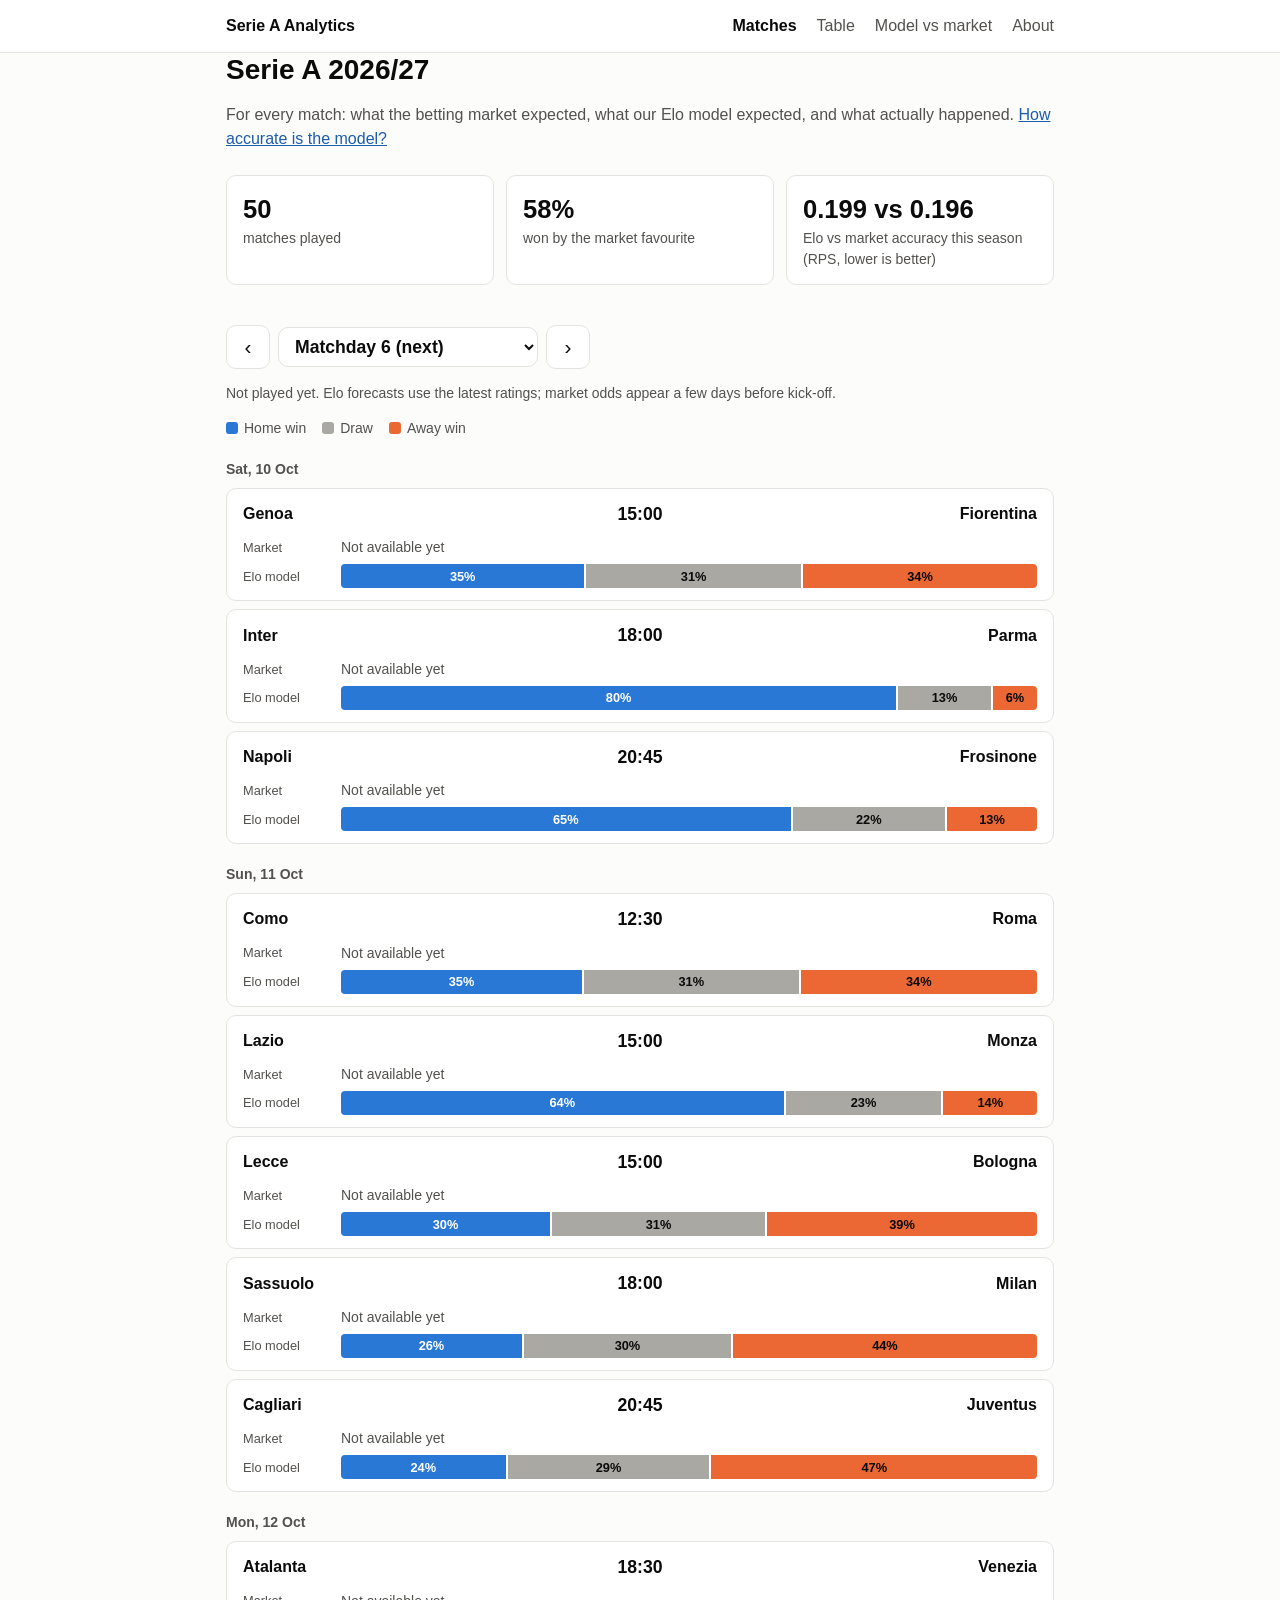
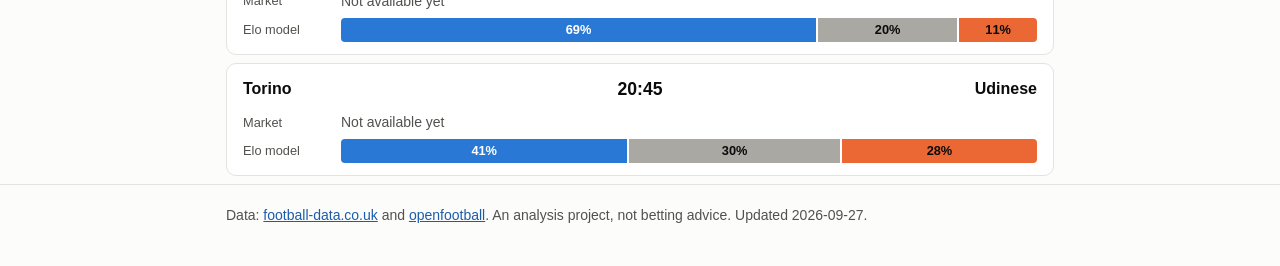
==== site/index.html @ c46b2743 "Organise the site by matchday, using openfootball's official schedule - pipeline/data.py: download a" ====
<!doctype html>
<html lang="en">
  <head>
    <meta charset="utf-8" />
    <!-- Makes the page scale properly on phones -->
    <meta name="viewport" content="width=device-width, initial-scale=1" />
    <title>Serie A Analytics</title>
    <meta name="description" content="Serie A match probabilities: bookmaker markets now, our own models soon." />
    <link rel="stylesheet" href="css/style.css" />
  </head>
  <body>
    <header class="site-header">
      <div class="container">
        <a class="brand" href="./">Serie A Analytics</a>
        <nav class="nav">
          <a href="./" aria-current="page">Matches</a>
          <a href="table.html">Table</a>
          <a href="model.html">Model vs market</a>
          <a href="about.html">About</a>
        </nav>
      </div>
    </header>

    <main class="container">
      <h1>Serie A <span id="season"></span></h1>
      <p class="muted">
        For every match: what the betting market expected, what our Elo model expected, and what
        actually happened. <a href="model.html">How accurate is the model?</a>
      </p>

      <!-- The script fills these empty sections with data -->
      <div class="stats" id="stats"></div>

      <div class="matchday-bar">
        <button class="nav-button" id="prev" aria-label="Previous matchday">‹</button>
        <label class="visually-hidden" for="matchday-select">Matchday</label>
        <select id="matchday-select"></select>
        <button class="nav-button" id="next" aria-label="Next matchday">›</button>
      </div>
      <div id="matchday"></div>
    </main>

    <footer class="site-footer">
      <div class="container small muted">
        Data: <a href="https://www.football-data.co.uk/">football-data.co.uk</a> and <a href="https://github.com/openfootball/football.json">openfootball</a>.
        An analysis project, not betting advice. <span id="updated"></span>
      </div>
    </footer>

    <script type="module" src="js/home.js"></script>
  </body>
</html>
---- site/css/style.css ----
/* ==========================================================================
   Serie A Analytics: shared styles for every page.
   Colours are defined once as "custom properties" (variables) on :root,
   then redefined for dark mode, so the rest of the file never uses raw hex.
   ========================================================================== */

:root {
  color-scheme: light;
  --bg: #fcfcfb;
  --surface: #ffffff;
  --border: #e4e3df;
  --text: #0b0b0b;
  --text-muted: #52514e;
  --accent: #1c5cab;

  /* Outcome colours: home = blue, draw = neutral grey, away = orange */
  --home: #2a78d6;
  --draw: #a9a8a3;
  --away: #eb6834;
  /* text drawn on top of each coloured bar segment (chosen for contrast) */
  --on-home: #ffffff;
  --on-draw: #0b0b0b;
  --on-away: #0b0b0b;

  --radius: 10px;
  --font: -apple-system, BlinkMacSystemFont, "Segoe UI", Roboto, Helvetica, Arial, sans-serif;
}

/* Dark mode: follows the operating system unless a page forces light */
@media (prefers-color-scheme: dark) {
  :root:not([data-theme="light"]) {
    color-scheme: dark;
    --bg: #1a1a19;
    --surface: #232322;
    --border: #383835;
    --text: #ffffff;
    --text-muted: #c3c2b7;
    --accent: #86b6ef;
    --home: #3987e5;
    --draw: #6b6a66;
    --away: #d95926;
    --on-home: #0b0b0b;
    --on-draw: #ffffff;
  }
}
:root[data-theme="dark"] {
  color-scheme: dark;
  --bg: #1a1a19;
  --surface: #232322;
  --border: #383835;
  --text: #ffffff;
  --text-muted: #c3c2b7;
  --accent: #86b6ef;
  --home: #3987e5;
  --draw: #6b6a66;
  --away: #d95926;
  --on-home: #0b0b0b;
  --on-draw: #ffffff;
}

/* ---------- Base ---------- */

* { box-sizing: border-box; }

body {
  margin: 0;
  background: var(--bg);
  color: var(--text);
  font-family: var(--font);
  font-size: 16px;
  line-height: 1.5;
}

a { color: var(--accent); }

.container {
  max-width: 860px;
  margin: 0 auto;
  padding: 0 16px; /* the side gutter on phones */
}

h1 { font-size: 1.75rem; line-height: 1.2; margin: 0 0 8px; }
h2 { font-size: 1.2rem; margin: 40px 0 12px; }
.muted { color: var(--text-muted); }
.small { font-size: 0.875rem; }

/* ---------- Header and navigation ---------- */

.site-header { border-bottom: 1px solid var(--border); background: var(--surface); }
.site-header .container {
  display: flex;
  flex-wrap: wrap;
  align-items: center;
  justify-content: space-between;
  gap: 8px 24px;
  padding-top: 14px;
  padding-bottom: 14px;
}
.brand { font-weight: 700; color: var(--text); text-decoration: none; }
.nav { display: flex; flex-wrap: wrap; gap: 4px 20px; }
.nav a { color: var(--text-muted); text-decoration: none; white-space: nowrap; }
.nav a:hover { color: var(--text); }
.nav a[aria-current="page"] { color: var(--text); font-weight: 600; }

main { padding: 32px 0 64px; }

.site-footer { border-top: 1px solid var(--border); padding: 20px 0 40px; }

/* ---------- Headline stats ---------- */

.stats { display: grid; grid-template-columns: repeat(auto-fit, minmax(180px, 1fr)); gap: 12px; margin-top: 24px; }
.stat { background: var(--surface); border: 1px solid var(--border); border-radius: var(--radius); padding: 14px 16px; }
.stat-value { font-size: 1.6rem; font-weight: 700; }
.stat-label { color: var(--text-muted); font-size: 0.875rem; }

/* ---------- Match list ---------- */

.legend { display: flex; flex-wrap: wrap; gap: 16px; font-size: 0.875rem; color: var(--text-muted); margin-bottom: 8px; }
.legend span { display: inline-flex; align-items: center; gap: 6px; }
.swatch { width: 12px; height: 12px; border-radius: 3px; display: inline-block; }

.day-heading { font-size: 0.875rem; font-weight: 600; color: var(--text-muted); margin: 20px 0 8px; }

.match {
  background: var(--surface);
  border: 1px solid var(--border);
  border-radius: var(--radius);
  padding: 12px 16px;
  margin-bottom: 8px;
}
.match-teams {
  display: grid;
  grid-template-columns: 1fr auto 1fr;
  align-items: center;
  gap: 12px;
  font-weight: 600;
  margin-bottom: 10px;
}
.match-teams .away-name { text-align: right; }
.score { font-variant-numeric: tabular-nums; font-size: 1.1rem; text-align: center; min-width: 3.5em; }
.match-meta { display: flex; flex-wrap: wrap; justify-content: space-between; gap: 4px 12px; margin-top: 8px; font-size: 0.8rem; color: var(--text-muted); }
.tag { font-weight: 600; color: var(--text); }

.empty { background: var(--surface); border: 1px dashed var(--border); border-radius: var(--radius); padding: 20px 16px; color: var(--text-muted); }

button.more {
  font: inherit;
  color: var(--accent);
  background: none;
  border: 1px solid var(--border);
  border-radius: var(--radius);
  padding: 8px 14px;
  cursor: pointer;
  margin-top: 8px;
}

/* Two rows per match: a label column and a bar column */
.forecasts { display: grid; grid-template-columns: 5.5em 1fr; gap: 6px 10px; align-items: center; }
.forecast-label { font-size: 0.8rem; color: var(--text-muted); }
@media (max-width: 600px) {
  /* On phones, put each label above its bar so the bar gets the full width */
  .forecasts { grid-template-columns: 1fr; gap: 2px; }
  .forecasts .prob-bar { margin-bottom: 6px; }
}

/* ---------- Probability bar ---------- */
/* Three segments whose widths are the home/draw/away probabilities,
   separated by a 2px gap so neighbouring colours never touch. */

.prob-bar { display: flex; gap: 2px; height: 24px; }
.prob-seg {
  position: relative;
  display: flex;
  align-items: center;
  justify-content: center;
  min-width: 2px;
  font-size: 0.8rem;
  font-weight: 600;
  font-variant-numeric: tabular-nums;
  white-space: nowrap;
  overflow: hidden;
  outline-offset: 2px;
}
.prob-seg:first-child { border-radius: 4px 0 0 4px; }
.prob-seg:last-child { border-radius: 0 4px 4px 0; }
.prob-seg.home { background: var(--home); color: var(--on-home); }
.prob-seg.draw { background: var(--draw); color: var(--on-draw); }
.prob-seg.away { background: var(--away); color: var(--on-away); }
/* The outcome that actually happened gets a solid outline */
.prob-seg.happened { outline: 2px solid var(--text); outline-offset: -2px; }

.tooltip {
  position: fixed;
  z-index: 10;
  pointer-events: none;
  background: var(--text);
  color: var(--bg);
  font-size: 0.8rem;
  padding: 6px 8px;
  border-radius: 6px;
  max-width: 240px;
}

/* ---------- League table ---------- */

.table-wrap { overflow-x: auto; background: var(--surface); border: 1px solid var(--border); border-radius: var(--radius); }
table { width: 100%; border-collapse: collapse; font-variant-numeric: tabular-nums; }
th, td { padding: 9px 10px; text-align: right; border-bottom: 1px solid var(--border); }
th { font-size: 0.8rem; color: var(--text-muted); font-weight: 600; }
tbody tr:last-child td { border-bottom: none; }
th.team, td.team { text-align: left; width: 100%; }
td.team { font-weight: 600; }
td.pts { font-weight: 700; }

/* On narrow screens hide the less important columns */
@media (max-width: 520px) {
  .hide-narrow { display: none; }
  th, td { padding: 8px 6px; }
}

/* ---------- Text pages ---------- */

.prose { max-width: 680px; }
.prose p, .prose li { color: var(--text); }

tr.total td { border-top: 2px solid var(--border); font-weight: 600; }

/* ---------- Matchday picker ---------- */

.matchday-bar { display: flex; align-items: center; gap: 8px; margin: 40px 0 12px; }
.matchday-bar select {
  font: inherit;
  font-size: 1.1rem;
  font-weight: 600;
  color: var(--text);
  background: var(--surface);
  border: 1px solid var(--border);
  border-radius: var(--radius);
  padding: 8px 12px;
  flex: 1;
  max-width: 260px;
}
.nav-button {
  font: inherit;
  font-size: 1.3rem;
  line-height: 1;
  color: var(--text);
  background: var(--surface);
  border: 1px solid var(--border);
  border-radius: var(--radius);
  width: 44px;
  height: 44px; /* big enough to tap on a phone */
  cursor: pointer;
}
.nav-button:disabled { opacity: 0.35; cursor: default; }

/* Hidden visually but still read out by screen readers */
.visually-hidden { position: absolute; width: 1px; height: 1px; overflow: hidden; clip: rect(0 0 0 0); white-space: nowrap; }
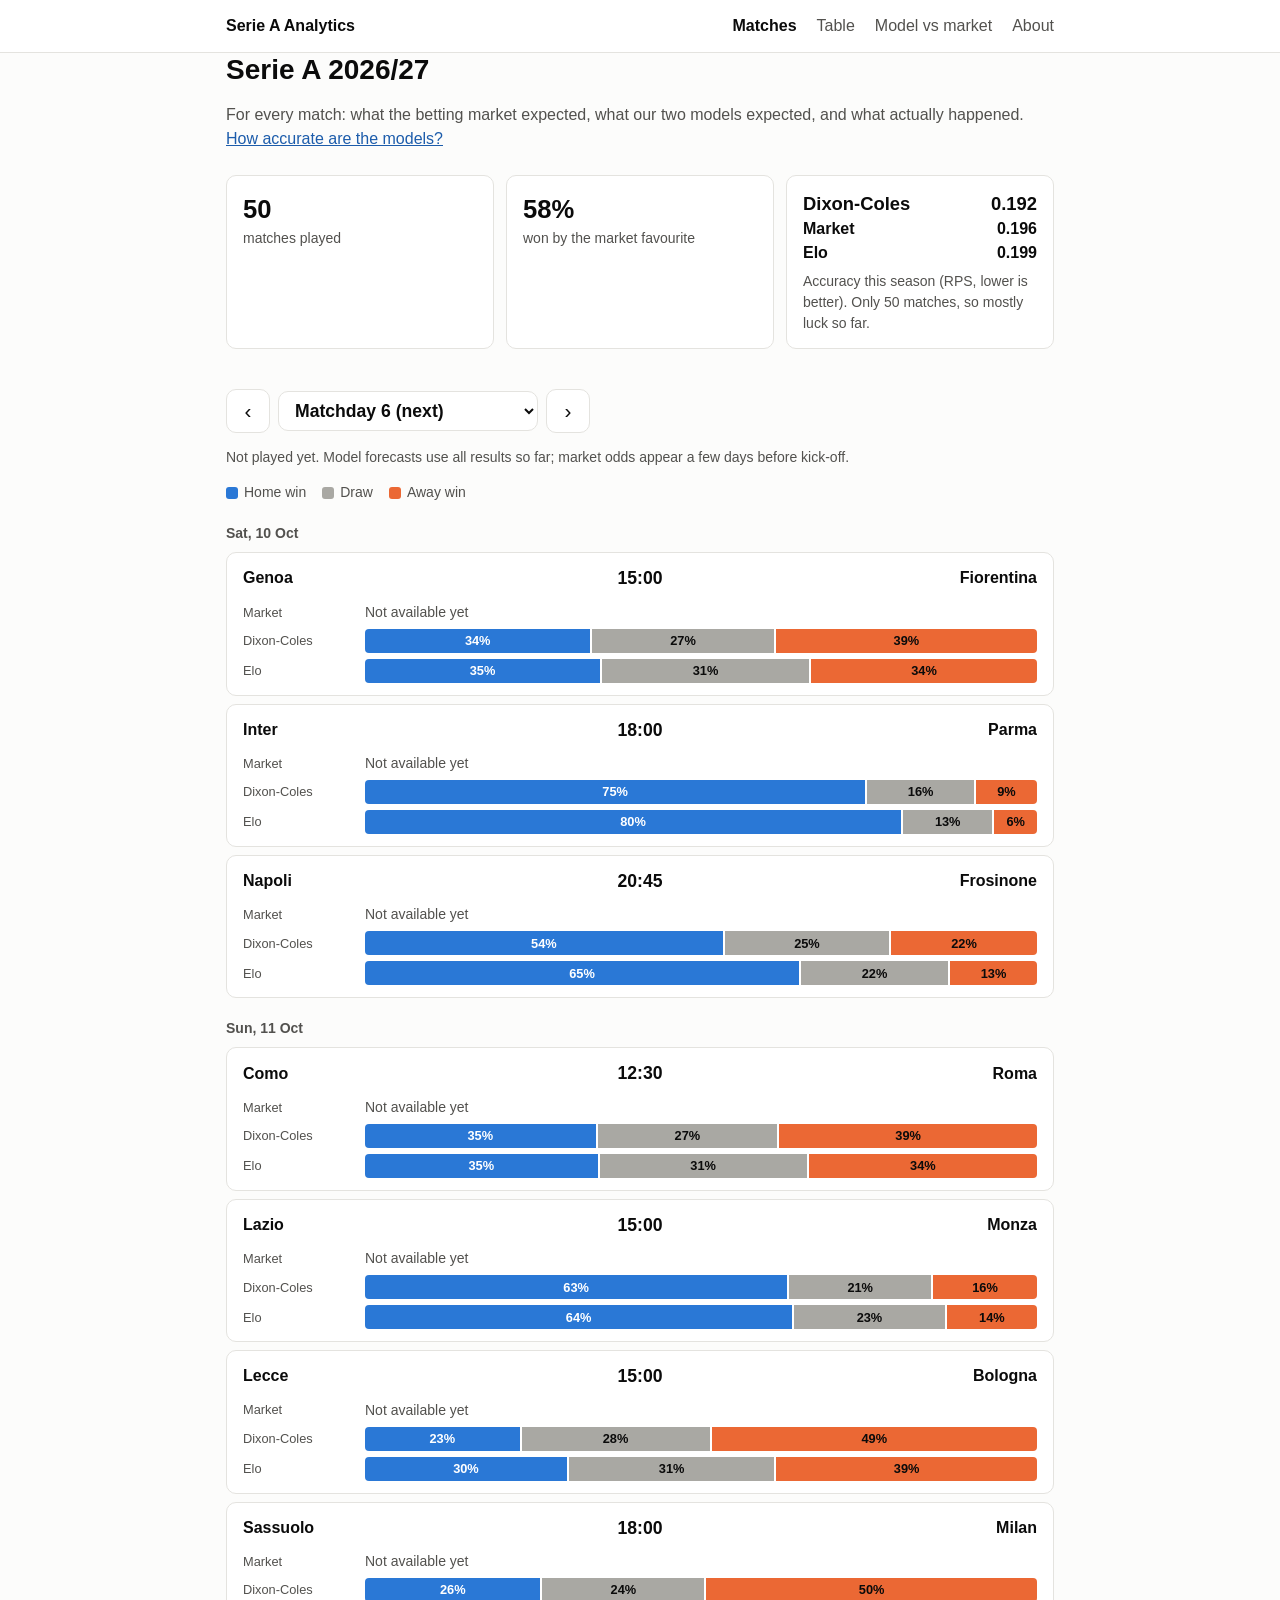
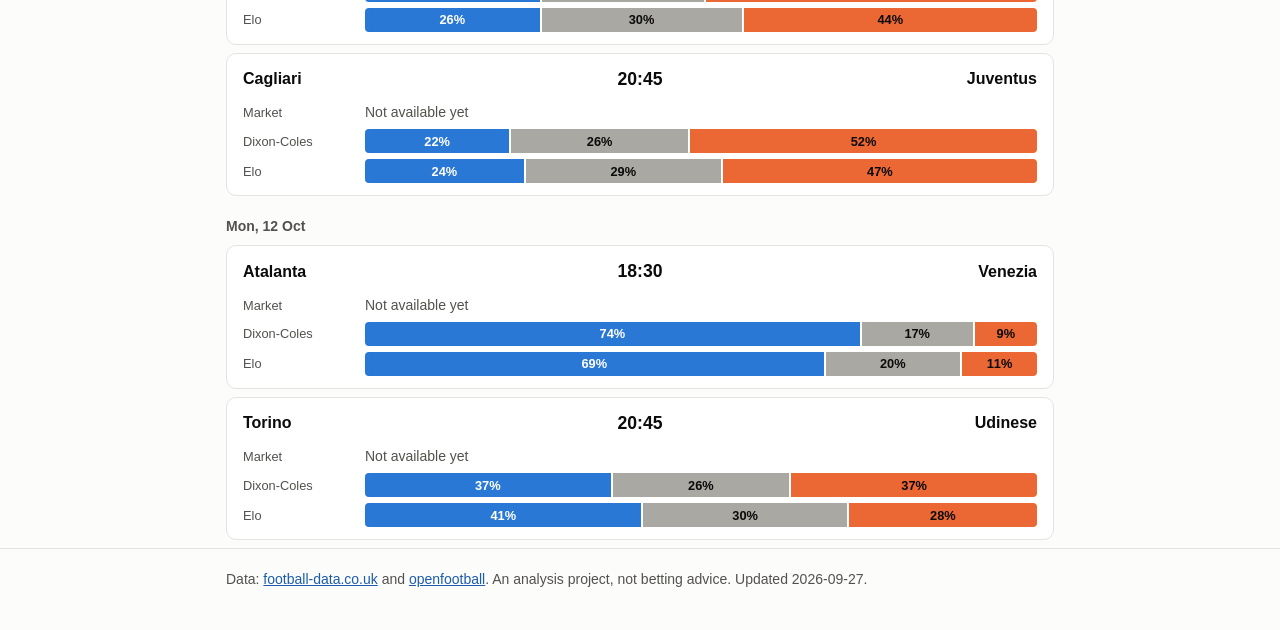
==== commit 20ffb90e: "Add Dixon-Coles goals model and show it next to Elo and the market - pipeline/dixon_coles.py: attack" ====
--- a/site/index.html
+++ b/site/index.html
@@ -24,8 +24,8 @@
     <main class="container">
       <h1>Serie A <span id="season"></span></h1>
       <p class="muted">
-        For every match: what the betting market expected, what our Elo model expected, and what
-        actually happened. <a href="model.html">How accurate is the model?</a>
+        For every match: what the betting market expected, what our two models expected, and what
+        actually happened. <a href="model.html">How accurate are the models?</a>
       </p>
 
       <!-- The script fills these empty sections with data -->
--- a/site/css/style.css
+++ b/site/css/style.css
@@ -155,7 +155,7 @@
 }
 
 /* Two rows per match: a label column and a bar column */
-.forecasts { display: grid; grid-template-columns: 5.5em 1fr; gap: 6px 10px; align-items: center; }
+.forecasts { display: grid; grid-template-columns: 7em 1fr; gap: 6px 10px; align-items: center; }
 .forecast-label { font-size: 0.8rem; color: var(--text-muted); }
 @media (max-width: 600px) {
   /* On phones, put each label above its bar so the bar gets the full width */
@@ -256,3 +256,9 @@
 
 /* Hidden visually but still read out by screen readers */
 .visually-hidden { position: absolute; width: 1px; height: 1px; overflow: hidden; clip: rect(0 0 0 0); white-space: nowrap; }
+
+/* Mini leaderboard inside a stat tile */
+.leaderboard { list-style: none; margin: 0 0 6px; padding: 0; font-weight: 600; }
+.leaderboard li { display: flex; justify-content: space-between; gap: 12px; }
+.leaderboard li:first-child { font-size: 1.15rem; }
+.num { font-variant-numeric: tabular-nums; }
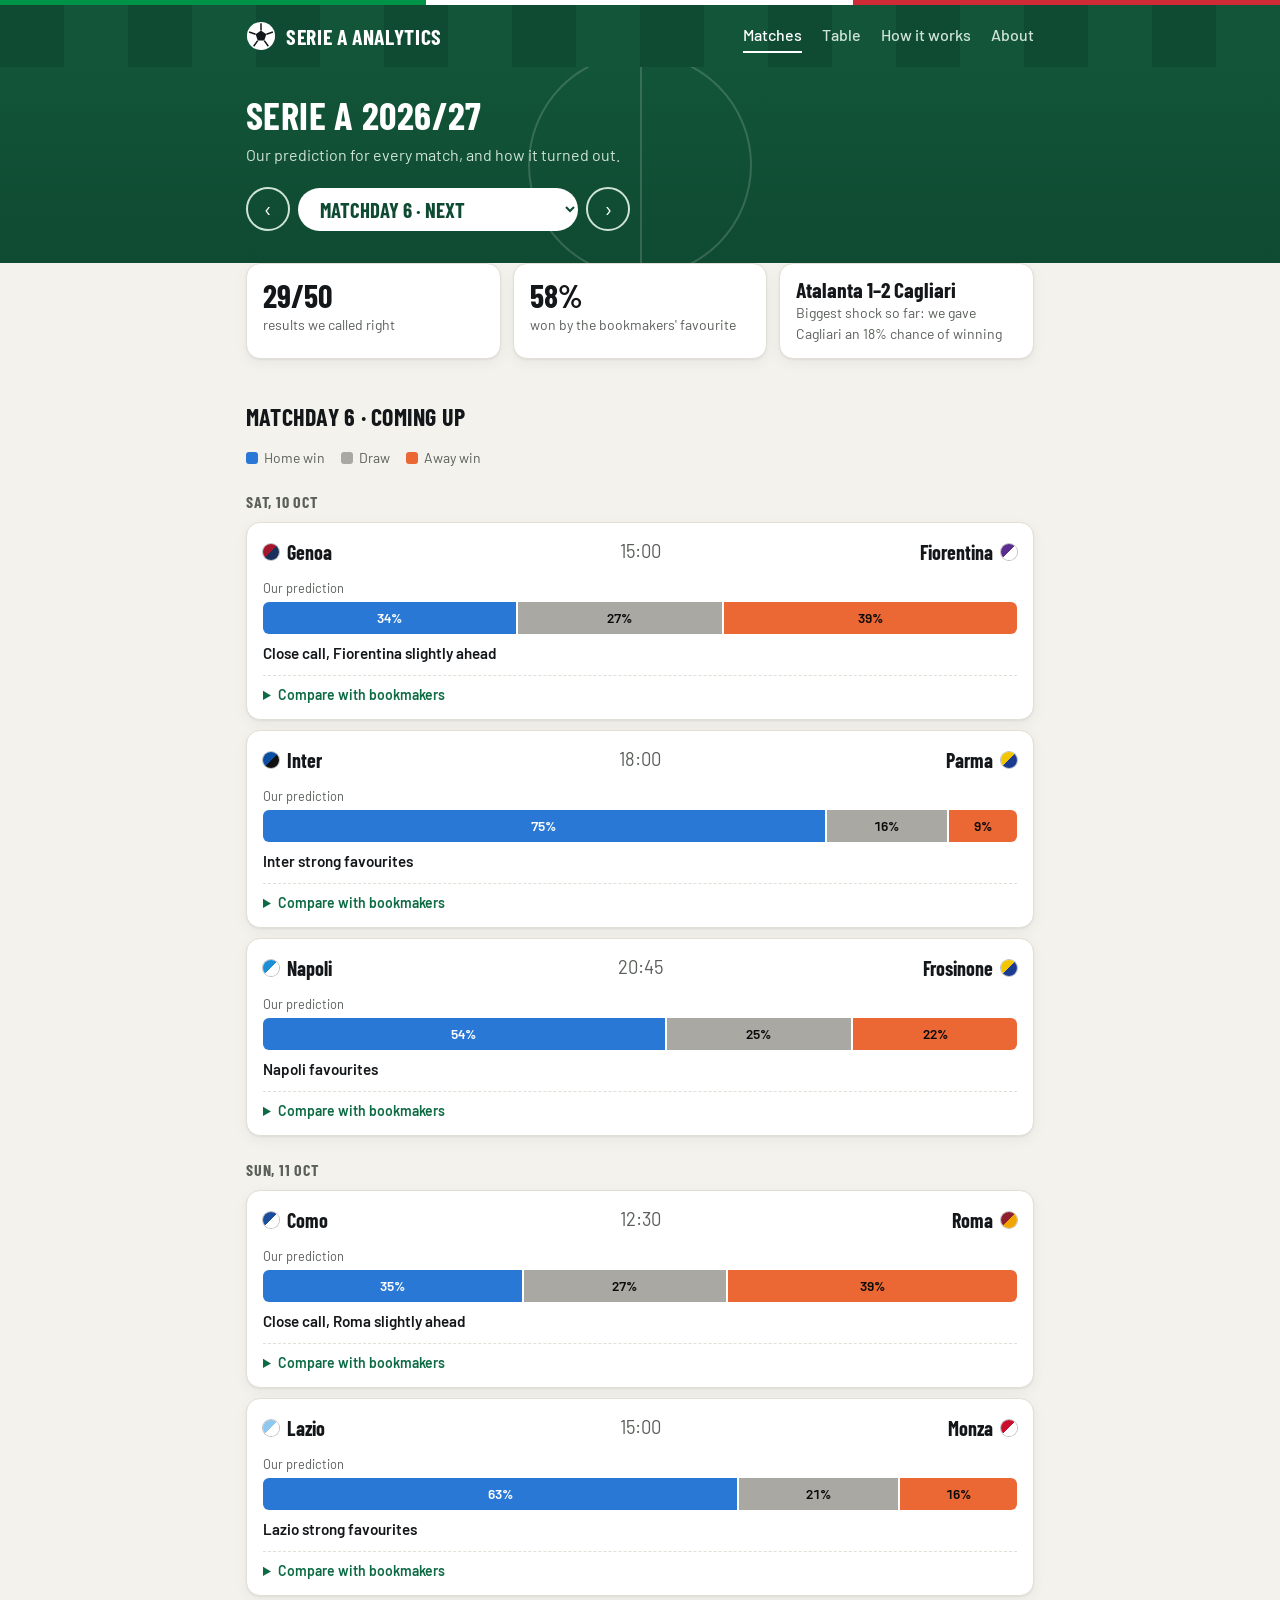
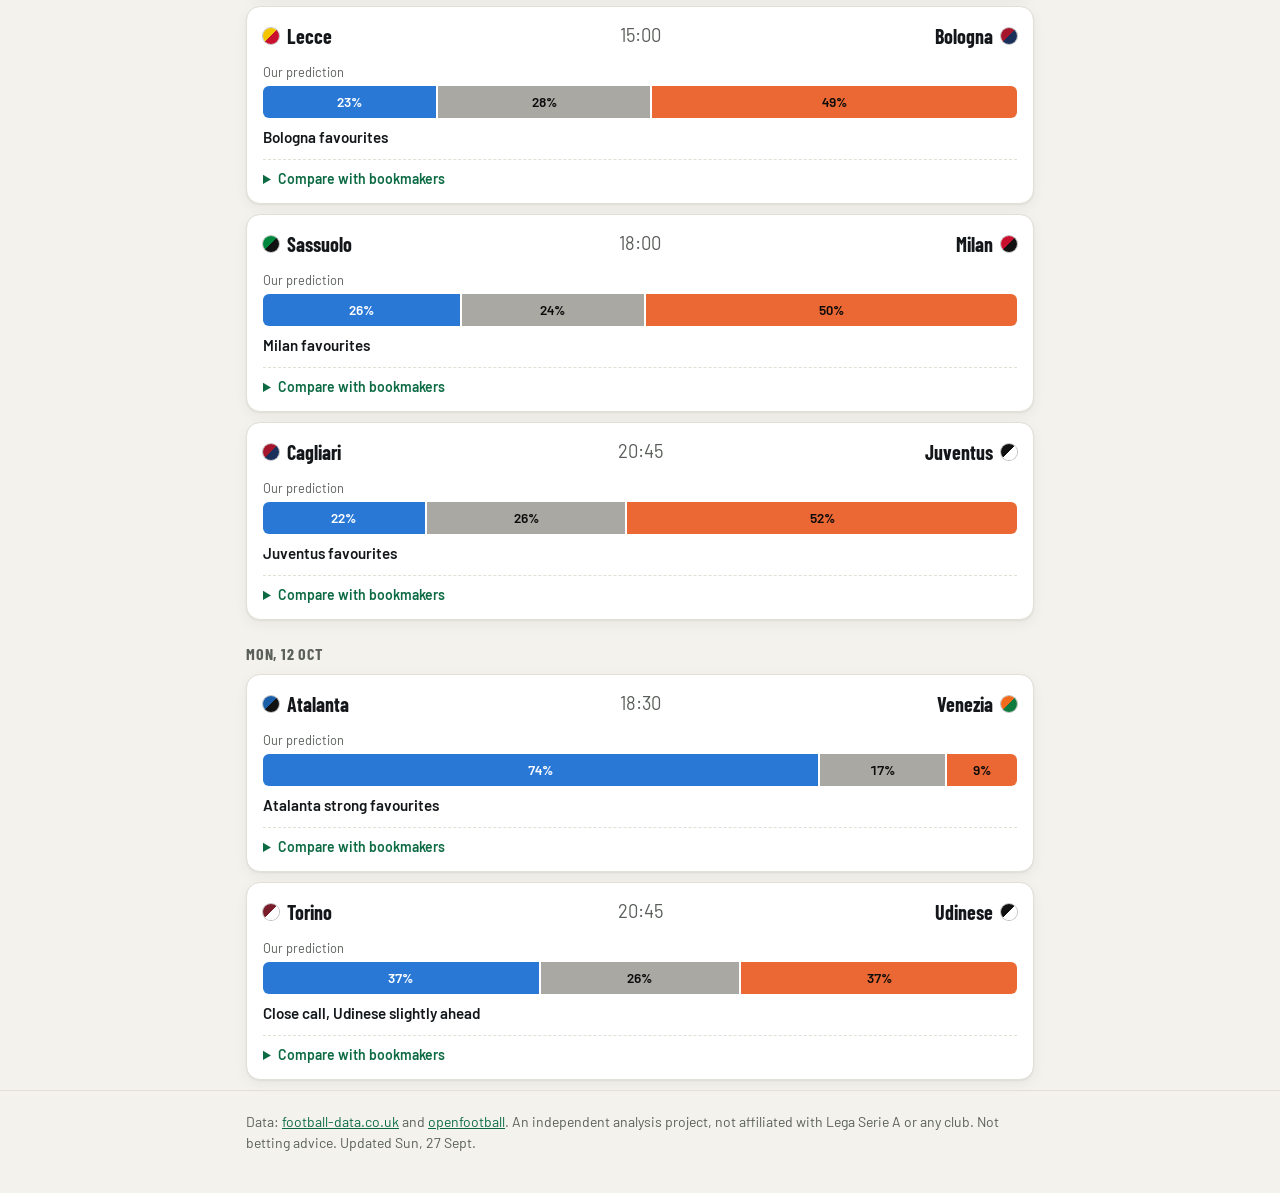
==== commit 0ac17ce2: "Redesign the site with a football look and a simpler match view - Pitch-green striped header with a " ====
--- a/site/index.html
+++ b/site/index.html
@@ -5,48 +5,61 @@
     <!-- Makes the page scale properly on phones -->
     <meta name="viewport" content="width=device-width, initial-scale=1" />
     <title>Serie A Analytics</title>
-    <meta name="description" content="Serie A match probabilities: bookmaker markets now, our own models soon." />
+    <meta name="description" content="Predictions for every Serie A match, and how they turned out." />
+    <meta name="theme-color" content="#0f4a32" />
+    <!-- Fonts: Barlow (text) and Barlow Condensed (headings), a sporty, scoreboard-like family -->
+    <link rel="preconnect" href="https://fonts.googleapis.com" />
+    <link rel="preconnect" href="https://fonts.gstatic.com" crossorigin />
+    <link href="https://fonts.googleapis.com/css2?family=Barlow:wght@400;500;600&family=Barlow+Condensed:wght@600;700&display=swap" rel="stylesheet" />
     <link rel="stylesheet" href="css/style.css" />
   </head>
   <body>
     <header class="site-header">
       <div class="container">
-        <a class="brand" href="./">Serie A Analytics</a>
+        <a class="brand" href="./">
+          <svg viewBox="0 0 32 32" aria-hidden="true">
+            <circle cx="16" cy="16" r="15" fill="#ffffff" />
+            <polygon points="16,10 21.7,14.1 19.5,20.9 12.5,20.9 10.3,14.1" fill="#14171a" />
+            <path d="M16 10V2.5M21.7 14.1l7-2.3M19.5 20.9l4.3 6M12.5 20.9l-4.3 6M10.3 14.1l-7-2.3" stroke="#14171a" stroke-width="1.6" fill="none" />
+          </svg>
+          Serie A Analytics
+        </a>
         <nav class="nav">
           <a href="./" aria-current="page">Matches</a>
           <a href="table.html">Table</a>
-          <a href="model.html">Model vs market</a>
+          <a href="model.html">How it works</a>
           <a href="about.html">About</a>
         </nav>
       </div>
     </header>
 
+    <section class="hero">
+      <div class="container">
+        <h1>Serie A <span id="season"></span></h1>
+        <p>Our prediction for every match, and how it turned out.</p>
+        <div class="matchday-bar">
+          <button class="nav-button" id="prev" aria-label="Previous matchday">‹</button>
+          <label class="visually-hidden" for="matchday-select">Matchday</label>
+          <select id="matchday-select"></select>
+          <button class="nav-button" id="next" aria-label="Next matchday">›</button>
+        </div>
+      </div>
+    </section>
+
     <main class="container">
-      <h1>Serie A <span id="season"></span></h1>
-      <p class="muted">
-        For every match: what the betting market expected, what our two models expected, and what
-        actually happened. <a href="model.html">How accurate are the models?</a>
-      </p>
-
       <!-- The script fills these empty sections with data -->
       <div class="stats" id="stats"></div>
-
-      <div class="matchday-bar">
-        <button class="nav-button" id="prev" aria-label="Previous matchday">‹</button>
-        <label class="visually-hidden" for="matchday-select">Matchday</label>
-        <select id="matchday-select"></select>
-        <button class="nav-button" id="next" aria-label="Next matchday">›</button>
-      </div>
       <div id="matchday"></div>
     </main>
 
     <footer class="site-footer">
       <div class="container small muted">
-        Data: <a href="https://www.football-data.co.uk/">football-data.co.uk</a> and <a href="https://github.com/openfootball/football.json">openfootball</a>.
-        An analysis project, not betting advice. <span id="updated"></span>
+        Data: <a href="https://www.football-data.co.uk/">football-data.co.uk</a> and
+        <a href="https://github.com/openfootball/football.json">openfootball</a>.
+        An independent analysis project, not affiliated with Lega Serie A or any club. Not betting advice.
+        <span id="updated"></span>
       </div>
     </footer>
-
     <script type="module" src="js/home.js"></script>
   </body>
 </html>
--- a/site/css/style.css
+++ b/site/css/style.css
@@ -6,12 +6,22 @@
 
 :root {
   color-scheme: light;
-  --bg: #fcfcfb;
+  --bg: #f3f2ec; /* warm chalk */
   --surface: #ffffff;
-  --border: #e4e3df;
-  --text: #0b0b0b;
-  --text-muted: #52514e;
-  --accent: #1c5cab;
+  --surface-2: #f7f6f1;
+  --border: #e1dfd6;
+  --text: #14171a;
+  --text-muted: #5a5f5a;
+  --accent: #0d6b44; /* links: pitch green */
+
+  --pitch: #0f4a32; /* header and hero */
+  --pitch-stripe: #125538; /* lighter mowing stripe */
+  --on-pitch: #ffffff;
+  --on-pitch-muted: #cfe3d7;
+  --chalk: rgba(255, 255, 255, 0.16); /* faint pitch markings */
+
+  --it-green: #009246;
+  --it-red: #ce2b37;
 
   /* Outcome colours: home = blue, draw = neutral grey, away = orange */
   --home: #2a78d6;
@@ -22,40 +32,60 @@
   --on-draw: #0b0b0b;
   --on-away: #0b0b0b;
 
-  --radius: 10px;
-  --font: -apple-system, BlinkMacSystemFont, "Segoe UI", Roboto, Helvetica, Arial, sans-serif;
+  --good: #0a7d3b;
+  --bad: #b3261e;
+  --zone-cl: #1e6fd9;
+  --zone-europe: #e08a00;
+  --zone-releg: #c62828;
+
+  --radius: 14px;
+  --shadow: 0 1px 2px rgba(20, 23, 26, 0.06), 0 4px 14px rgba(20, 23, 26, 0.05);
+  --font: "Barlow", -apple-system, BlinkMacSystemFont, "Segoe UI", Roboto, sans-serif;
+  --font-display: "Barlow Condensed", "Barlow", -apple-system, sans-serif;
 }
 
 /* Dark mode: follows the operating system unless a page forces light */
 @media (prefers-color-scheme: dark) {
   :root:not([data-theme="light"]) {
     color-scheme: dark;
-    --bg: #1a1a19;
-    --surface: #232322;
-    --border: #383835;
-    --text: #ffffff;
-    --text-muted: #c3c2b7;
-    --accent: #86b6ef;
+    --bg: #0d1411;
+    --surface: #16201b;
+    --surface-2: #1b2721;
+    --border: #2a3731;
+    --text: #f1f4f1;
+    --text-muted: #b3beb7;
+    --accent: #7fd3a8;
+    --pitch: #0a3323;
+    --pitch-stripe: #0c3a28;
     --home: #3987e5;
     --draw: #6b6a66;
     --away: #d95926;
     --on-home: #0b0b0b;
     --on-draw: #ffffff;
+    --good: #5fcf8c;
+    --bad: #f08a80;
+    --shadow: none;
   }
 }
 :root[data-theme="dark"] {
   color-scheme: dark;
-  --bg: #1a1a19;
-  --surface: #232322;
-  --border: #383835;
-  --text: #ffffff;
-  --text-muted: #c3c2b7;
-  --accent: #86b6ef;
+  --bg: #0d1411;
+  --surface: #16201b;
+  --surface-2: #1b2721;
+  --border: #2a3731;
+  --text: #f1f4f1;
+  --text-muted: #b3beb7;
+  --accent: #7fd3a8;
+  --pitch: #0a3323;
+  --pitch-stripe: #0c3a28;
   --home: #3987e5;
   --draw: #6b6a66;
   --away: #d95926;
   --on-home: #0b0b0b;
   --on-draw: #ffffff;
+  --good: #5fcf8c;
+  --bad: #f08a80;
+  --shadow: none;
 }
 
 /* ---------- Base ---------- */
@@ -74,19 +104,25 @@
 a { color: var(--accent); }
 
 .container {
-  max-width: 860px;
+  max-width: 820px;
   margin: 0 auto;
   padding: 0 16px; /* the side gutter on phones */
 }
 
-h1 { font-size: 1.75rem; line-height: 1.2; margin: 0 0 8px; }
-h2 { font-size: 1.2rem; margin: 40px 0 12px; }
+h1, h2, h3 { font-family: var(--font-display); letter-spacing: 0.01em; }
+h1 { font-size: 2.4rem; line-height: 1.05; margin: 0 0 8px; text-transform: uppercase; }
+h2 { font-size: 1.5rem; margin: 40px 0 12px; text-transform: uppercase; }
 .muted { color: var(--text-muted); }
 .small { font-size: 0.875rem; }
 
-/* ---------- Header and navigation ---------- */
-
-.site-header { border-bottom: 1px solid var(--border); background: var(--surface); }
+/* ---------- Header: green-white-red stripe, then a mown pitch ---------- */
+
+.site-header {
+  background: repeating-linear-gradient(90deg, var(--pitch) 0 64px, var(--pitch-stripe) 64px 128px);
+  color: var(--on-pitch);
+  border-top: 5px solid;
+  border-image: linear-gradient(90deg, var(--it-green) 0 33.3%, #ffffff 33.3% 66.6%, var(--it-red) 66.6%) 1;
+}
 .site-header .container {
   display: flex;
   flex-wrap: wrap;
@@ -96,98 +132,220 @@
   padding-top: 14px;
   padding-bottom: 14px;
 }
-.brand { font-weight: 700; color: var(--text); text-decoration: none; }
+.brand {
+  display: inline-flex;
+  align-items: center;
+  gap: 10px;
+  color: var(--on-pitch);
+  text-decoration: none;
+  font-family: var(--font-display);
+  font-weight: 700;
+  font-size: 1.35rem;
+  text-transform: uppercase;
+  letter-spacing: 0.03em;
+}
+.brand svg { width: 30px; height: 30px; flex: none; }
 .nav { display: flex; flex-wrap: wrap; gap: 4px 20px; }
-.nav a { color: var(--text-muted); text-decoration: none; white-space: nowrap; }
-.nav a:hover { color: var(--text); }
-.nav a[aria-current="page"] { color: var(--text); font-weight: 600; }
-
-main { padding: 32px 0 64px; }
+.nav a {
+  color: var(--on-pitch-muted);
+  text-decoration: none;
+  white-space: nowrap;
+  font-weight: 500;
+  padding: 4px 0;
+  border-bottom: 2px solid transparent;
+}
+.nav a:hover { color: var(--on-pitch); }
+.nav a[aria-current="page"] { color: var(--on-pitch); border-bottom-color: var(--on-pitch); }
+
+/* ---------- Hero band: a slice of pitch with its markings ---------- */
+
+.hero {
+  position: relative;
+  overflow: hidden;
+  background: linear-gradient(180deg, var(--pitch-stripe), var(--pitch));
+  color: var(--on-pitch);
+  padding: 28px 0 32px;
+}
+/* halfway line and centre circle, drawn faintly behind the text */
+.hero::before,
+.hero::after { content: ""; position: absolute; pointer-events: none; }
+.hero::before { top: 0; bottom: 0; left: 50%; border-left: 2px solid var(--chalk); }
+.hero::after {
+  width: 220px; height: 220px; left: 50%; top: 50%;
+  transform: translate(-50%, -50%);
+  border: 2px solid var(--chalk);
+  border-radius: 50%;
+}
+.hero .container { position: relative; z-index: 1; }
+.hero p { color: var(--on-pitch-muted); margin: 0; max-width: 560px; }
+.hero a { color: var(--on-pitch); }
+
+main { padding: 20px 0 64px; }
 
 .site-footer { border-top: 1px solid var(--border); padding: 20px 0 40px; }
 
 /* ---------- Headline stats ---------- */
 
-.stats { display: grid; grid-template-columns: repeat(auto-fit, minmax(180px, 1fr)); gap: 12px; margin-top: 24px; }
-.stat { background: var(--surface); border: 1px solid var(--border); border-radius: var(--radius); padding: 14px 16px; }
-.stat-value { font-size: 1.6rem; font-weight: 700; }
+.stats { display: grid; grid-template-columns: repeat(auto-fit, minmax(170px, 1fr)); gap: 12px; }
+.stat { background: var(--surface); border: 1px solid var(--border); border-radius: var(--radius); padding: 14px 16px; box-shadow: var(--shadow); }
+.stat-value { font-family: var(--font-display); font-size: 2rem; font-weight: 700; line-height: 1.1; }
 .stat-label { color: var(--text-muted); font-size: 0.875rem; }
-
-/* ---------- Match list ---------- */
-
-.legend { display: flex; flex-wrap: wrap; gap: 16px; font-size: 0.875rem; color: var(--text-muted); margin-bottom: 8px; }
+.stat-value.compact { font-size: 1.35rem; }
+@media (max-width: 600px) {
+  /* On phones: two small tiles side by side, the wide one underneath */
+  .stats { grid-template-columns: 1fr 1fr; }
+  .stats .stat.wide { grid-column: 1 / -1; }
+  .stat-value { font-size: 1.6rem; }
+}
+
+/* ---------- Matchday picker (sits inside the hero) ---------- */
+
+.matchday-bar { display: flex; align-items: center; gap: 8px; margin-top: 20px; }
+.matchday-bar select {
+  font-family: var(--font-display);
+  font-size: 1.3rem;
+  font-weight: 700;
+  text-transform: uppercase;
+  color: var(--pitch);
+  background: var(--on-pitch);
+  border: none;
+  border-radius: 999px;
+  padding: 8px 18px;
+  flex: 1;
+  min-width: 0; /* allow shrinking on narrow screens so the › button stays visible */
+  max-width: 280px;
+}
+.nav-button {
+  font: inherit;
+  font-size: 1.4rem;
+  line-height: 1;
+  color: var(--on-pitch);
+  background: transparent;
+  border: 2px solid var(--on-pitch-muted);
+  border-radius: 50%;
+  width: 44px;
+  height: 44px; /* big enough to tap on a phone */
+  cursor: pointer;
+  flex: none;
+}
+.nav-button:disabled { opacity: 0.3; cursor: default; }
+
+/* Hidden visually but still read out by screen readers */
+.visually-hidden { position: absolute; width: 1px; height: 1px; overflow: hidden; clip: rect(0 0 0 0); white-space: nowrap; }
+
+/* ---------- Match cards ---------- */
+
+.legend { display: flex; flex-wrap: wrap; gap: 16px; font-size: 0.875rem; color: var(--text-muted); margin: 4px 0 8px; }
 .legend span { display: inline-flex; align-items: center; gap: 6px; }
 .swatch { width: 12px; height: 12px; border-radius: 3px; display: inline-block; }
 
-.day-heading { font-size: 0.875rem; font-weight: 600; color: var(--text-muted); margin: 20px 0 8px; }
+.day-heading {
+  font-family: var(--font-display);
+  font-size: 1rem;
+  font-weight: 700;
+  text-transform: uppercase;
+  letter-spacing: 0.05em;
+  color: var(--text-muted);
+  margin: 22px 0 8px;
+}
 
 .match {
   background: var(--surface);
   border: 1px solid var(--border);
   border-radius: var(--radius);
-  padding: 12px 16px;
-  margin-bottom: 8px;
+  box-shadow: var(--shadow);
+  padding: 14px 16px;
+  margin-bottom: 10px;
 }
 .match-teams {
   display: grid;
-  grid-template-columns: 1fr auto 1fr;
+  grid-template-columns: minmax(0, 1fr) auto minmax(0, 1fr); /* names may shrink, never overlap the score */
   align-items: center;
   gap: 12px;
-  font-weight: 600;
-  margin-bottom: 10px;
-}
-.match-teams .away-name { text-align: right; }
-.score { font-variant-numeric: tabular-nums; font-size: 1.1rem; text-align: center; min-width: 3.5em; }
-.match-meta { display: flex; flex-wrap: wrap; justify-content: space-between; gap: 4px 12px; margin-top: 8px; font-size: 0.8rem; color: var(--text-muted); }
-.tag { font-weight: 600; color: var(--text); }
-
-.empty { background: var(--surface); border: 1px dashed var(--border); border-radius: var(--radius); padding: 20px 16px; color: var(--text-muted); }
-
-button.more {
-  font: inherit;
-  color: var(--accent);
-  background: none;
-  border: 1px solid var(--border);
-  border-radius: var(--radius);
-  padding: 8px 14px;
-  cursor: pointer;
-  margin-top: 8px;
-}
-
-/* Two rows per match: a label column and a bar column */
+  margin-bottom: 12px;
+}
+.team-name {
+  display: inline-flex;
+  align-items: center;
+  gap: 8px;
+  font-family: var(--font-display);
+  font-size: 1.25rem;
+  font-weight: 700;
+  min-width: 0;
+}
+.team-name.away { justify-content: flex-end; text-align: right; }
+.team-name .label { overflow: hidden; text-overflow: ellipsis; white-space: nowrap; }
+@media (max-width: 420px) {
+  .team-name { font-size: 1.05rem; gap: 6px; }
+  .score { font-size: 1.35rem; min-width: 2.6em; padding: 0 6px; }
+  .match-teams { gap: 8px; }
+}
+.kit {
+  width: 16px; height: 16px; flex: none;
+  border-radius: 50%;
+  box-shadow: 0 0 0 1px rgba(0, 0, 0, 0.25);
+}
+.score {
+  font-family: var(--font-display);
+  font-variant-numeric: tabular-nums;
+  font-size: 1.6rem;
+  font-weight: 700;
+  text-align: center;
+  min-width: 3.2em;
+  padding: 0 10px;
+  border-radius: 8px;
+  background: var(--surface-2);
+}
+.kickoff { font-size: 1.15rem; color: var(--text-muted); }
+
+.forecast-title { display: flex; justify-content: space-between; gap: 8px; font-size: 0.8rem; color: var(--text-muted); margin-bottom: 4px; }
+.verdict { margin-top: 8px; font-weight: 600; font-size: 0.95rem; }
+.verdict.good { color: var(--good); }
+.verdict.bad { color: var(--bad); }
+.verdict.neutral { color: var(--text); }
+.verdict .detail { font-weight: 400; color: var(--text-muted); }
+
+/* "Compare with bookmakers" panel under each match */
+details.more-info { margin-top: 10px; border-top: 1px dashed var(--border); padding-top: 8px; }
+details.more-info summary { cursor: pointer; color: var(--accent); font-size: 0.875rem; font-weight: 600; }
+details.more-info[open] summary { margin-bottom: 10px; }
 .forecasts { display: grid; grid-template-columns: 7em 1fr; gap: 6px 10px; align-items: center; }
 .forecast-label { font-size: 0.8rem; color: var(--text-muted); }
+.facts { display: flex; flex-wrap: wrap; gap: 6px 16px; margin-top: 10px; font-size: 0.85rem; color: var(--text-muted); }
+.facts strong { color: var(--text); font-variant-numeric: tabular-nums; }
 @media (max-width: 600px) {
   /* On phones, put each label above its bar so the bar gets the full width */
   .forecasts { grid-template-columns: 1fr; gap: 2px; }
   .forecasts .prob-bar { margin-bottom: 6px; }
 }
 
+.empty { background: var(--surface); border: 1px dashed var(--border); border-radius: var(--radius); padding: 20px 16px; color: var(--text-muted); }
+
 /* ---------- Probability bar ---------- */
 /* Three segments whose widths are the home/draw/away probabilities,
    separated by a 2px gap so neighbouring colours never touch. */
 
-.prob-bar { display: flex; gap: 2px; height: 24px; }
+.prob-bar { display: flex; gap: 2px; height: 26px; }
+.prob-bar.big { height: 32px; }
 .prob-seg {
-  position: relative;
   display: flex;
   align-items: center;
   justify-content: center;
   min-width: 2px;
-  font-size: 0.8rem;
+  font-size: 0.85rem;
   font-weight: 600;
   font-variant-numeric: tabular-nums;
   white-space: nowrap;
   overflow: hidden;
-  outline-offset: 2px;
-}
-.prob-seg:first-child { border-radius: 4px 0 0 4px; }
-.prob-seg:last-child { border-radius: 0 4px 4px 0; }
+  transition: opacity 0.2s;
+}
+.prob-seg:first-child { border-radius: 6px 0 0 6px; }
+.prob-seg:last-child { border-radius: 0 6px 6px 0; }
 .prob-seg.home { background: var(--home); color: var(--on-home); }
 .prob-seg.draw { background: var(--draw); color: var(--on-draw); }
 .prob-seg.away { background: var(--away); color: var(--on-away); }
-/* The outcome that actually happened gets a solid outline */
-.prob-seg.happened { outline: 2px solid var(--text); outline-offset: -2px; }
+/* Played matches: the outcome that happened stays bright, the others fade */
+.prob-bar.decided .prob-seg:not(.happened) { opacity: 0.25; }
 
 .tooltip {
   position: fixed;
@@ -201,64 +359,41 @@
   max-width: 240px;
 }
 
-/* ---------- League table ---------- */
-
-.table-wrap { overflow-x: auto; background: var(--surface); border: 1px solid var(--border); border-radius: var(--radius); }
+/* ---------- Tables ---------- */
+
+.table-wrap { overflow-x: auto; background: var(--surface); border: 1px solid var(--border); border-radius: var(--radius); box-shadow: var(--shadow); }
 table { width: 100%; border-collapse: collapse; font-variant-numeric: tabular-nums; }
 th, td { padding: 9px 10px; text-align: right; border-bottom: 1px solid var(--border); }
-th { font-size: 0.8rem; color: var(--text-muted); font-weight: 600; }
+th { font-size: 0.8rem; color: var(--text-muted); font-weight: 600; text-transform: uppercase; letter-spacing: 0.03em; }
 tbody tr:last-child td { border-bottom: none; }
 th.team, td.team { text-align: left; width: 100%; }
 td.team { font-weight: 600; }
+td.team .kit { display: inline-block; vertical-align: -2px; margin-right: 8px; }
 td.pts { font-weight: 700; }
+tr.total td { border-top: 2px solid var(--border); font-weight: 600; }
+/* League table zones: a coloured bar on the left of the position */
+td.pos { border-left: 4px solid transparent; }
+tr.zone-cl td.pos { border-left-color: var(--zone-cl); }
+tr.zone-europe td.pos { border-left-color: var(--zone-europe); }
+tr.zone-releg td.pos { border-left-color: var(--zone-releg); }
+.zone-key { display: flex; flex-wrap: wrap; gap: 6px 16px; margin-top: 10px; font-size: 0.85rem; color: var(--text-muted); }
+.zone-key span::before { content: ""; display: inline-block; width: 10px; height: 10px; border-radius: 2px; margin-right: 6px; vertical-align: -1px; }
+.zone-key .cl::before { background: var(--zone-cl); }
+.zone-key .europe::before { background: var(--zone-europe); }
+.zone-key .releg::before { background: var(--zone-releg); }
 
 /* On narrow screens hide the less important columns */
 @media (max-width: 520px) {
   .hide-narrow { display: none; }
   th, td { padding: 8px 6px; }
+  h1 { font-size: 2rem; }
 }
 
 /* ---------- Text pages ---------- */
 
 .prose { max-width: 680px; }
-.prose p, .prose li { color: var(--text); }
-
-tr.total td { border-top: 2px solid var(--border); font-weight: 600; }
-
-/* ---------- Matchday picker ---------- */
-
-.matchday-bar { display: flex; align-items: center; gap: 8px; margin: 40px 0 12px; }
-.matchday-bar select {
-  font: inherit;
-  font-size: 1.1rem;
-  font-weight: 600;
-  color: var(--text);
-  background: var(--surface);
-  border: 1px solid var(--border);
-  border-radius: var(--radius);
-  padding: 8px 12px;
-  flex: 1;
-  max-width: 260px;
-}
-.nav-button {
-  font: inherit;
-  font-size: 1.3rem;
-  line-height: 1;
-  color: var(--text);
-  background: var(--surface);
-  border: 1px solid var(--border);
-  border-radius: var(--radius);
-  width: 44px;
-  height: 44px; /* big enough to tap on a phone */
-  cursor: pointer;
-}
-.nav-button:disabled { opacity: 0.35; cursor: default; }
-
-/* Hidden visually but still read out by screen readers */
-.visually-hidden { position: absolute; width: 1px; height: 1px; overflow: hidden; clip: rect(0 0 0 0); white-space: nowrap; }
-
-/* Mini leaderboard inside a stat tile */
-.leaderboard { list-style: none; margin: 0 0 6px; padding: 0; font-weight: 600; }
-.leaderboard li { display: flex; justify-content: space-between; gap: 12px; }
-.leaderboard li:first-child { font-size: 1.15rem; }
-.num { font-variant-numeric: tabular-nums; }
+.cards { display: grid; grid-template-columns: repeat(auto-fit, minmax(220px, 1fr)); gap: 12px; margin-top: 12px; }
+.card { background: var(--surface); border: 1px solid var(--border); border-radius: var(--radius); box-shadow: var(--shadow); padding: 16px; }
+.card h3 { margin: 0 0 6px; font-size: 1.3rem; text-transform: uppercase; }
+.card p { margin: 0; color: var(--text-muted); font-size: 0.95rem; }
+.card .icon { font-size: 1.6rem; line-height: 1; margin-bottom: 8px; }
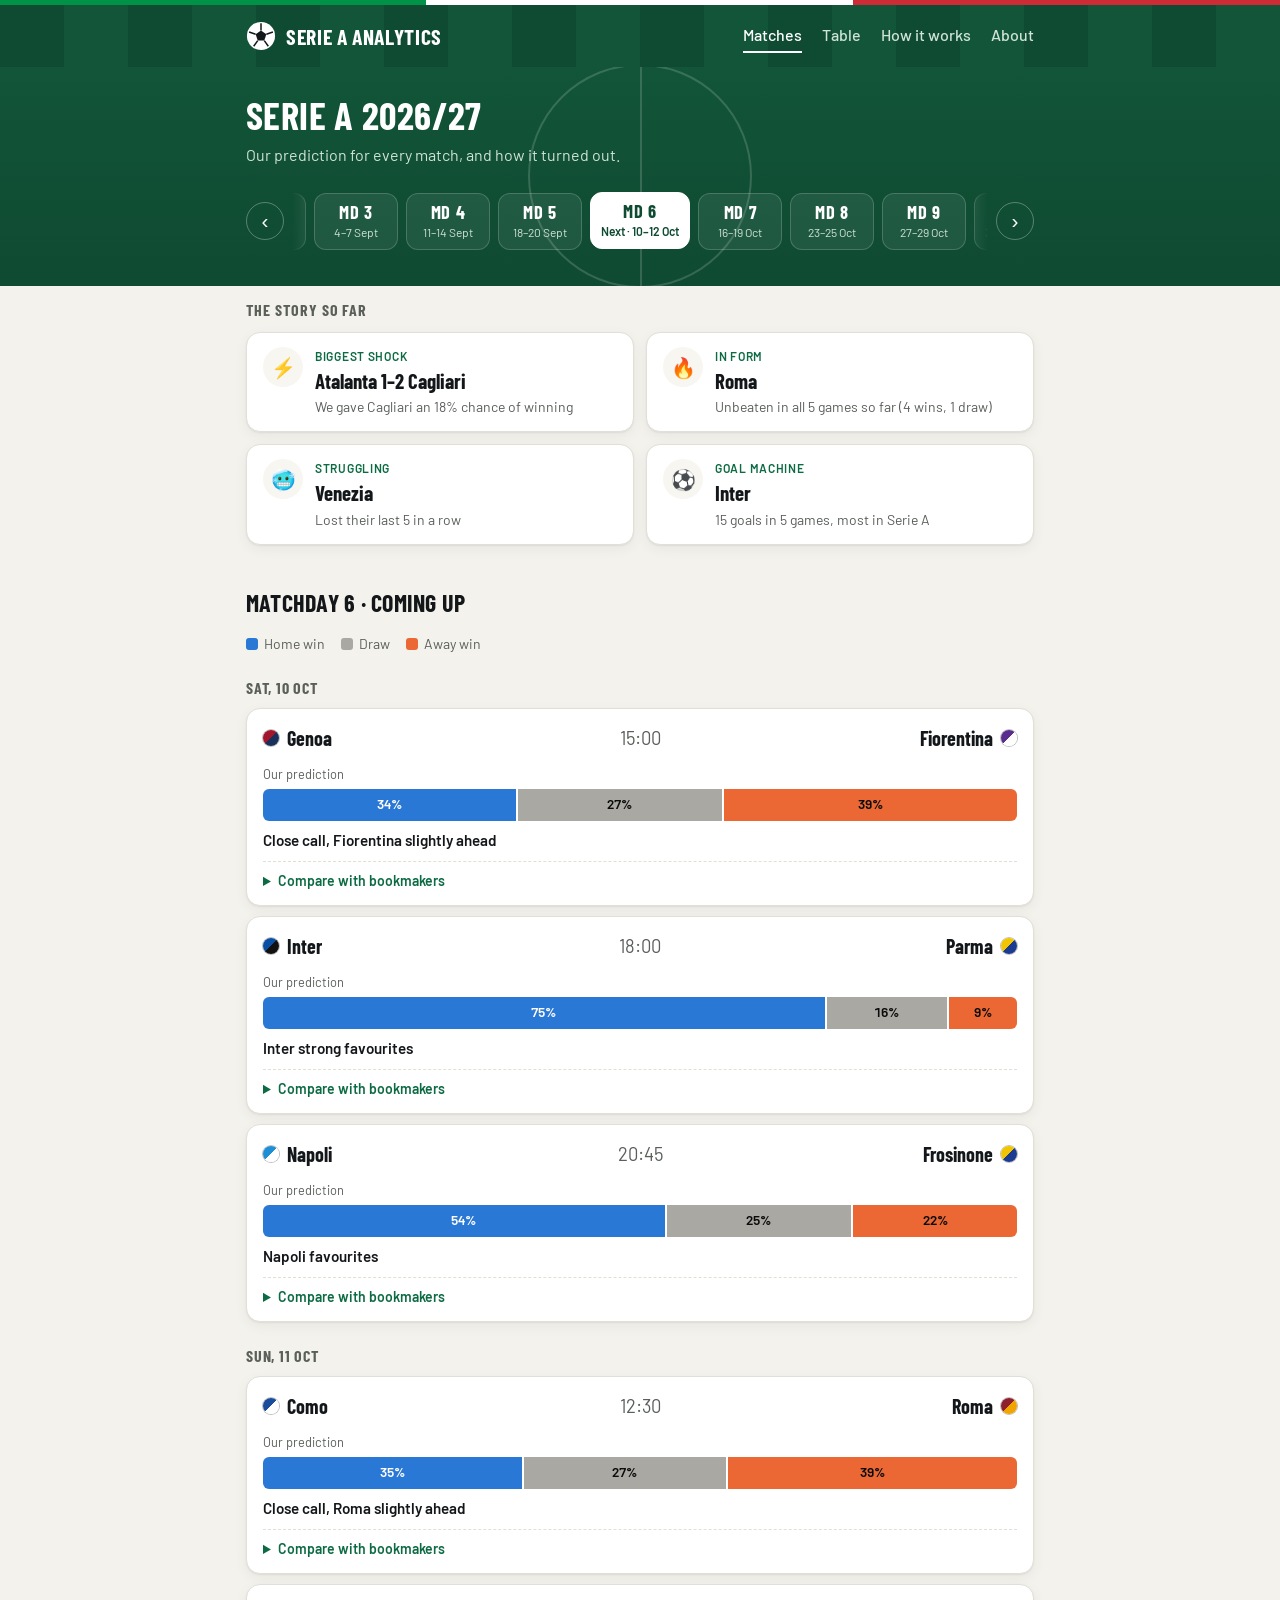
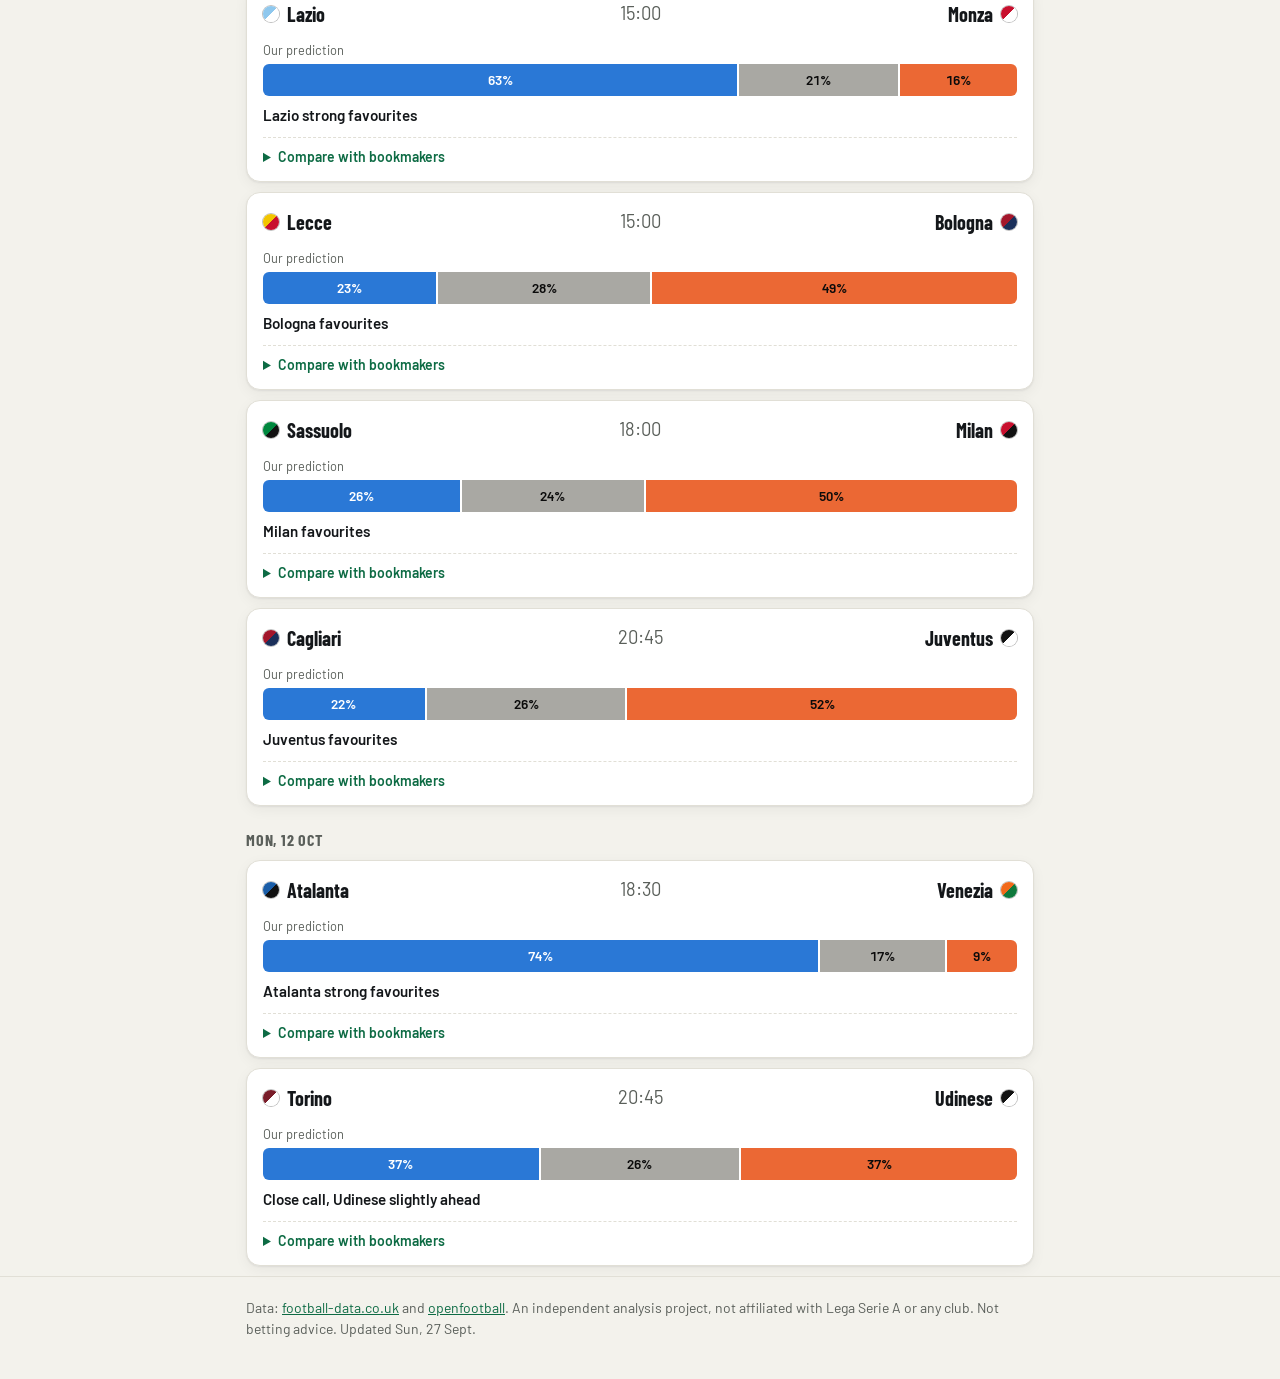
==== commit c1e80def: "Replace matchday dropdown with a swipeable chip strip, add talking points - Matchday picker is now a" ====
--- a/site/index.html
+++ b/site/index.html
@@ -37,18 +37,17 @@
       <div class="container">
         <h1>Serie A <span id="season"></span></h1>
         <p>Our prediction for every match, and how it turned out.</p>
-        <div class="matchday-bar">
-          <button class="nav-button" id="prev" aria-label="Previous matchday">‹</button>
-          <label class="visually-hidden" for="matchday-select">Matchday</label>
-          <select id="matchday-select"></select>
-          <button class="nav-button" id="next" aria-label="Next matchday">›</button>
-        </div>
+        <nav class="md-strip" aria-label="Matchdays">
+          <button class="strip-arrow" id="prev" aria-label="Previous matchday">‹</button>
+          <div class="md-scroller" id="md-scroller"></div>
+          <button class="strip-arrow" id="next" aria-label="Next matchday">›</button>
+        </nav>
       </div>
     </section>
 
     <main class="container">
       <!-- The script fills these empty sections with data -->
-      <div class="stats" id="stats"></div>
+      <section id="talking-points"></section>
       <div id="matchday"></div>
     </main>
 
--- a/site/css/style.css
+++ b/site/css/style.css
@@ -180,7 +180,7 @@
 .hero p { color: var(--on-pitch-muted); margin: 0; max-width: 560px; }
 .hero a { color: var(--on-pitch); }
 
-main { padding: 20px 0 64px; }
+main { padding: 32px 0 64px; } /* breathing room below the green band */
 
 .site-footer { border-top: 1px solid var(--border); padding: 20px 0 40px; }
 
@@ -198,37 +198,112 @@
   .stat-value { font-size: 1.6rem; }
 }
 
-/* ---------- Matchday picker (sits inside the hero) ---------- */
-
-.matchday-bar { display: flex; align-items: center; gap: 8px; margin-top: 20px; }
-.matchday-bar select {
+/* ---------- Matchday strip (sits inside the hero) ---------- */
+/* A row of chips you can swipe sideways, like the date bar in sports apps. */
+
+.md-strip { display: flex; align-items: center; gap: 8px; margin-top: 22px; }
+.md-scroller {
+  display: flex;
+  gap: 8px;
+  overflow-x: auto;
+  scroll-snap-type: x proximity;
+  scrollbar-width: none; /* hide the scrollbar (Firefox) */
+  padding: 4px 2px;
+  flex: 1;
+  position: relative; /* so chip positions are measured from the strip's own edge */
+  /* fade the chips out at both edges to hint that the row scrolls */
+  mask-image: linear-gradient(90deg, transparent 0, #000 16px, #000 calc(100% - 16px), transparent 100%);
+}
+.md-scroller::-webkit-scrollbar { display: none; } /* hide the scrollbar (Chrome, Safari) */
+.md-chip {
+  flex: none;
+  scroll-snap-align: center;
+  display: flex;
+  flex-direction: column;
+  align-items: center;
+  min-width: 84px;
+  padding: 8px 10px;
+  border: 1px solid rgba(255, 255, 255, 0.18);
+  border-radius: 12px;
+  background: rgba(255, 255, 255, 0.07);
+  color: var(--on-pitch);
+  font: inherit;
+  cursor: pointer;
+  transition: background 0.15s, transform 0.15s;
+}
+.md-chip:hover { background: rgba(255, 255, 255, 0.16); }
+.md-chip .md-num { font-family: var(--font-display); font-size: 1.15rem; font-weight: 700; letter-spacing: 0.03em; line-height: 1.1; }
+.md-chip .md-dates { font-size: 0.75rem; color: var(--on-pitch-muted); white-space: nowrap; }
+.md-chip.is-next .md-dates { color: #ffe27a; font-weight: 600; }
+.md-chip[aria-pressed="true"] { background: var(--on-pitch); color: var(--pitch); border-color: var(--on-pitch); transform: translateY(-1px); }
+.md-chip[aria-pressed="true"] .md-dates { color: var(--pitch); }
+.strip-arrow {
+  flex: none;
+  width: 38px;
+  height: 38px;
+  border-radius: 50%;
+  border: 1px solid rgba(255, 255, 255, 0.3);
+  background: transparent;
+  color: var(--on-pitch);
+  font-size: 1.3rem;
+  line-height: 1;
+  cursor: pointer;
+}
+.strip-arrow:disabled { opacity: 0.3; cursor: default; }
+@media (max-width: 600px) {
+  .strip-arrow { display: none; } /* on phones you swipe the strip instead */
+}
+
+/* ---------- Talking points ---------- */
+
+.section-kicker {
   font-family: var(--font-display);
-  font-size: 1.3rem;
+  font-size: 1rem;
   font-weight: 700;
   text-transform: uppercase;
-  color: var(--pitch);
-  background: var(--on-pitch);
-  border: none;
-  border-radius: 999px;
-  padding: 8px 18px;
-  flex: 1;
-  min-width: 0; /* allow shrinking on narrow screens so the › button stays visible */
-  max-width: 280px;
-}
-.nav-button {
-  font: inherit;
-  font-size: 1.4rem;
-  line-height: 1;
-  color: var(--on-pitch);
-  background: transparent;
-  border: 2px solid var(--on-pitch-muted);
+  letter-spacing: 0.06em;
+  color: var(--text-muted);
+  margin: 12px 0 10px;
+}
+.points { display: grid; grid-template-columns: 1fr 1fr; gap: 12px; }
+@media (max-width: 480px) {
+  /* On phones the cards become a row you swipe, so the matches stay near the top */
+  .points {
+    display: flex;
+    overflow-x: auto;
+    scroll-snap-type: x mandatory;
+    scrollbar-width: none;
+    margin: 0 -16px;
+    padding: 2px 16px 6px;
+    scroll-padding: 0 16px;
+  }
+  .points::-webkit-scrollbar { display: none; }
+  .point { flex: 0 0 82%; scroll-snap-align: start; }
+}
+.point {
+  display: grid;
+  grid-template-columns: auto 1fr;
+  gap: 4px 12px;
+  align-items: start;
+  background: var(--surface);
+  border: 1px solid var(--border);
+  border-radius: var(--radius);
+  box-shadow: var(--shadow);
+  padding: 14px 16px;
+}
+.point-icon {
+  grid-row: span 3;
+  width: 40px;
+  height: 40px;
   border-radius: 50%;
-  width: 44px;
-  height: 44px; /* big enough to tap on a phone */
-  cursor: pointer;
-  flex: none;
-}
-.nav-button:disabled { opacity: 0.3; cursor: default; }
+  display: grid;
+  place-items: center;
+  font-size: 1.25rem;
+  background: var(--surface-2);
+}
+.point-kicker { font-size: 0.75rem; font-weight: 600; text-transform: uppercase; letter-spacing: 0.06em; color: var(--accent); }
+.point-headline { font-family: var(--font-display); font-size: 1.3rem; font-weight: 700; line-height: 1.15; }
+.point-detail { font-size: 0.875rem; color: var(--text-muted); }
 
 /* Hidden visually but still read out by screen readers */
 .visually-hidden { position: absolute; width: 1px; height: 1px; overflow: hidden; clip: rect(0 0 0 0); white-space: nowrap; }
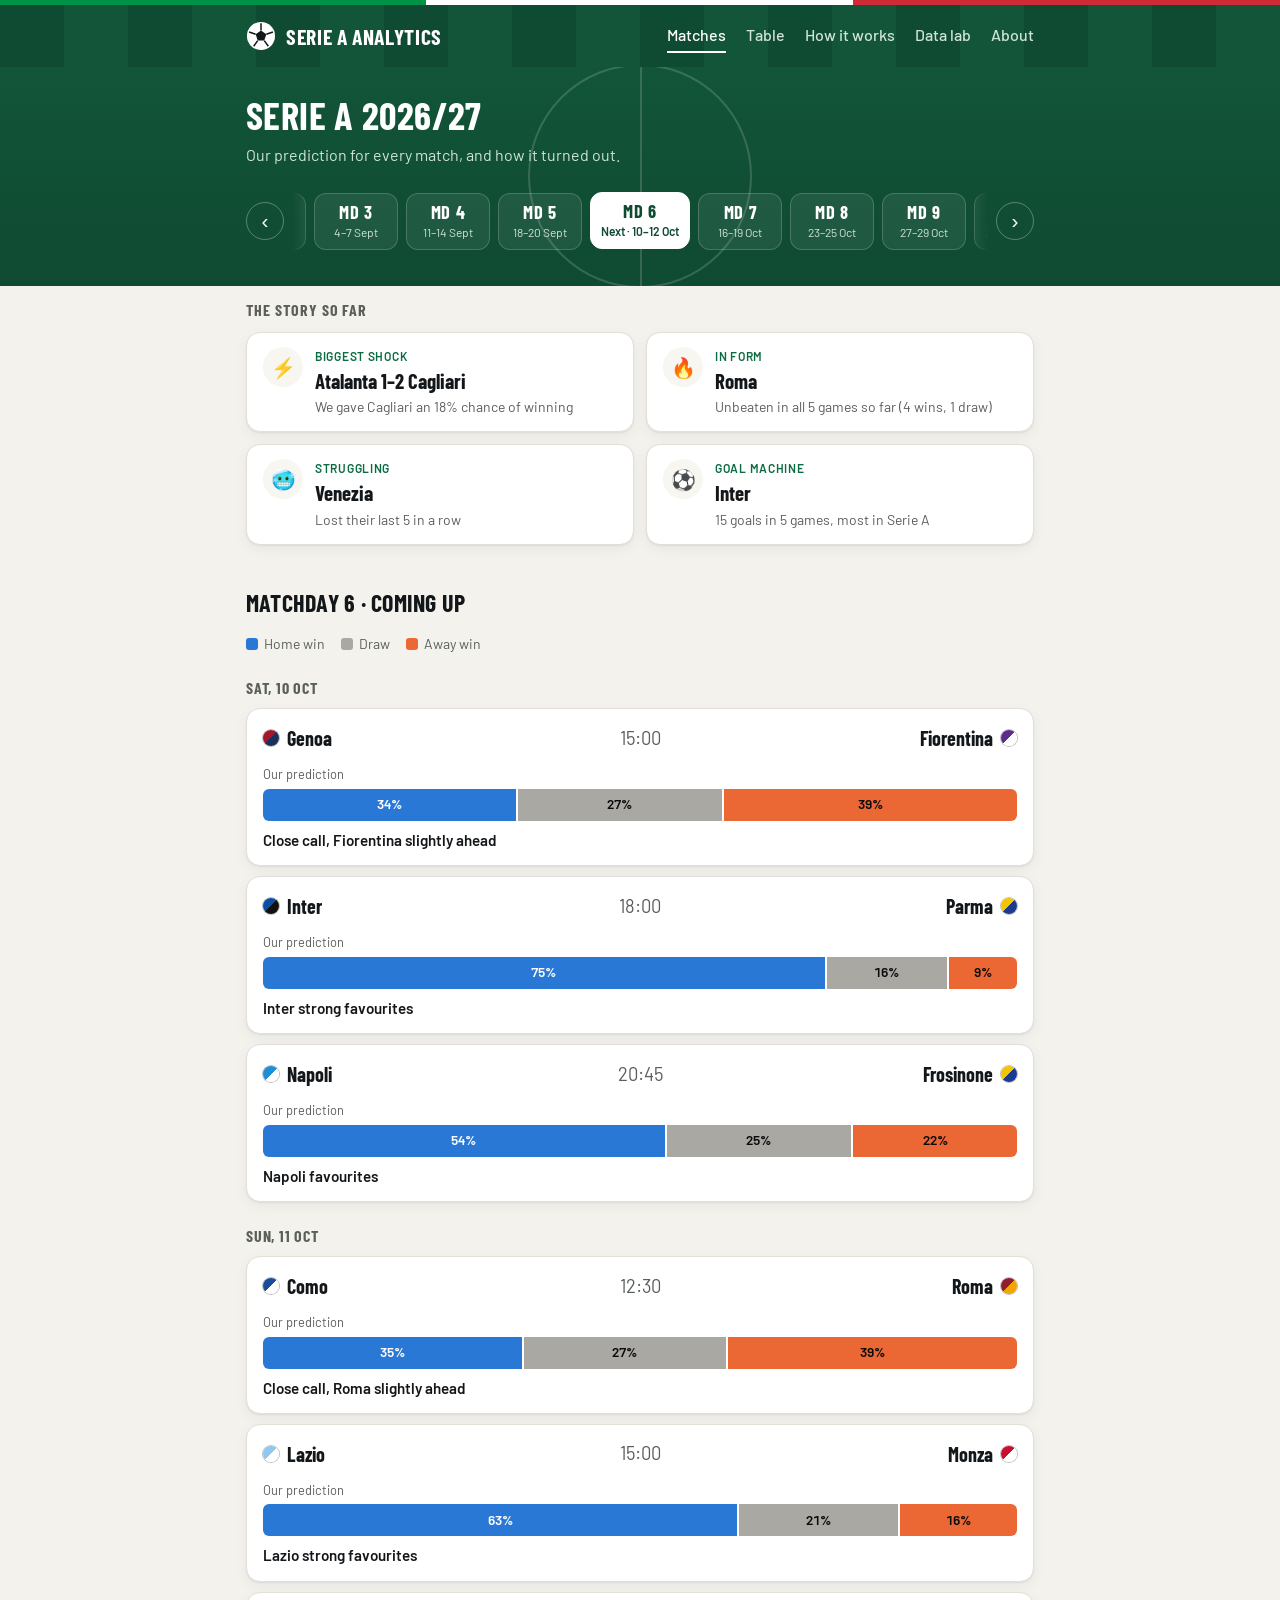
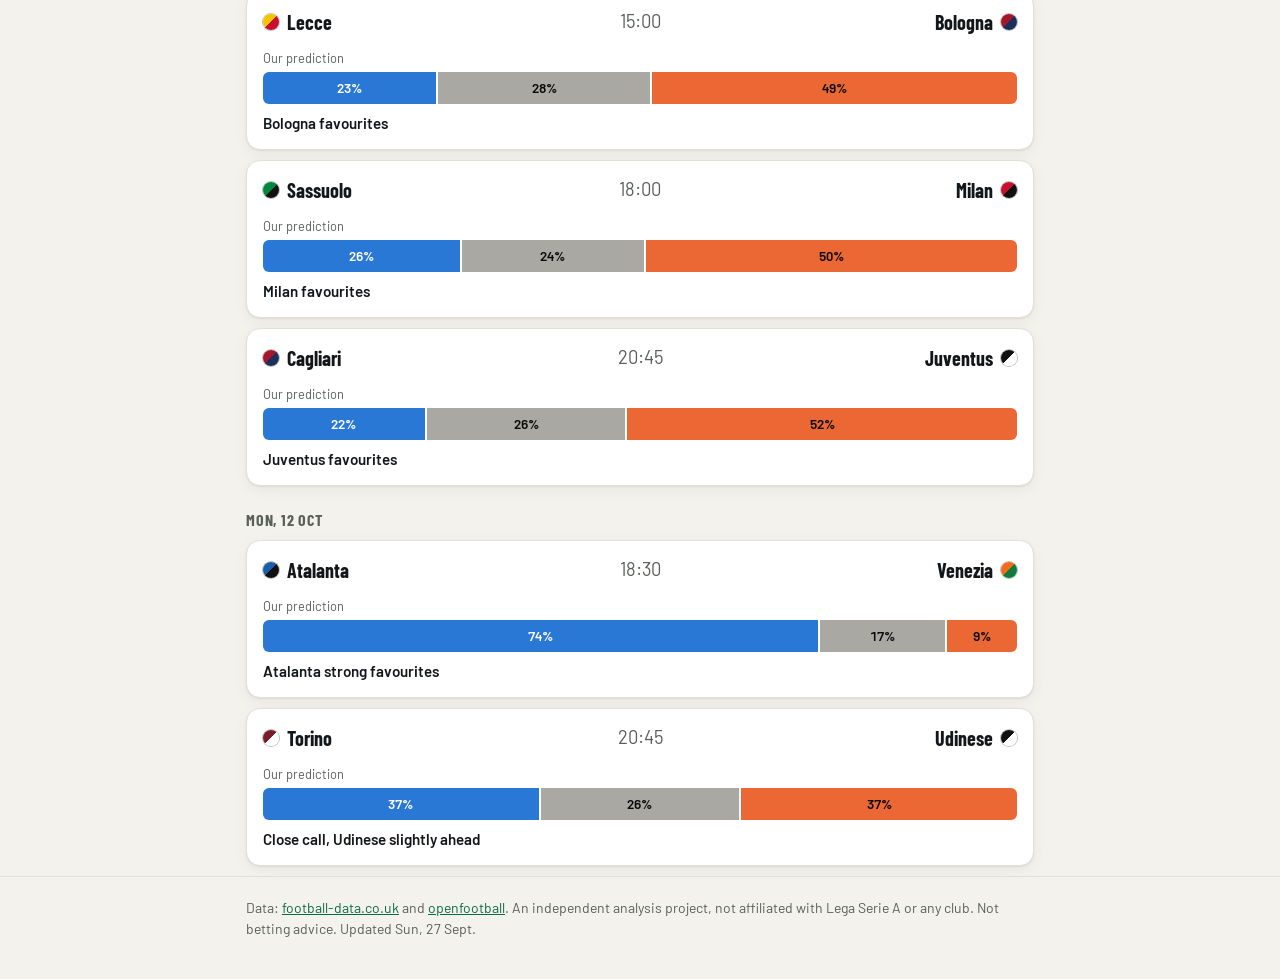
==== commit 4ad37951: "Move model comparisons to a new Data lab tab; keep Matches simple - Matches page: talking points, ma" ====
--- a/site/index.html
+++ b/site/index.html
@@ -28,6 +28,7 @@
           <a href="./" aria-current="page">Matches</a>
           <a href="table.html">Table</a>
           <a href="model.html">How it works</a>
+          <a href="lab.html">Data lab</a>
           <a href="about.html">About</a>
         </nav>
       </div>
--- a/site/css/style.css
+++ b/site/css/style.css
@@ -156,6 +156,9 @@
 }
 .nav a:hover { color: var(--on-pitch); }
 .nav a[aria-current="page"] { color: var(--on-pitch); border-bottom-color: var(--on-pitch); }
+@media (max-width: 420px) {
+  .nav { gap: 4px 14px; font-size: 0.95rem; } /* fit all five tabs on one line on phones */
+}
 
 /* ---------- Hero band: a slice of pitch with its markings ---------- */
 
@@ -472,3 +475,34 @@
 .card h3 { margin: 0 0 6px; font-size: 1.3rem; text-transform: uppercase; }
 .card p { margin: 0; color: var(--text-muted); font-size: 0.95rem; }
 .card .icon { font-size: 1.6rem; line-height: 1; margin-bottom: 8px; }
+
+/* ---------- Data lab ---------- */
+
+/* Where our model and the bookmakers disagree on a match */
+.gap-note { margin: 10px 0 0; font-size: 0.875rem; color: var(--text-muted); }
+.gap-note.strong { color: var(--text); }
+
+/* This season's scoreboard: most accurate first */
+.leaderboard {
+  list-style: none;
+  margin: 0 0 8px;
+  padding: 6px 16px;
+  background: var(--surface);
+  border: 1px solid var(--border);
+  border-radius: var(--radius);
+  box-shadow: var(--shadow);
+  counter-reset: rank;
+}
+.leaderboard li {
+  display: flex;
+  align-items: baseline;
+  gap: 12px;
+  padding: 8px 0;
+  border-bottom: 1px solid var(--border);
+  font-weight: 600;
+  counter-increment: rank;
+}
+.leaderboard li:last-child { border-bottom: none; }
+.leaderboard li::before { content: counter(rank); font-family: var(--font-display); color: var(--text-muted); width: 1.2em; }
+.leaderboard li span:first-child { flex: 1; }
+.num { font-variant-numeric: tabular-nums; }
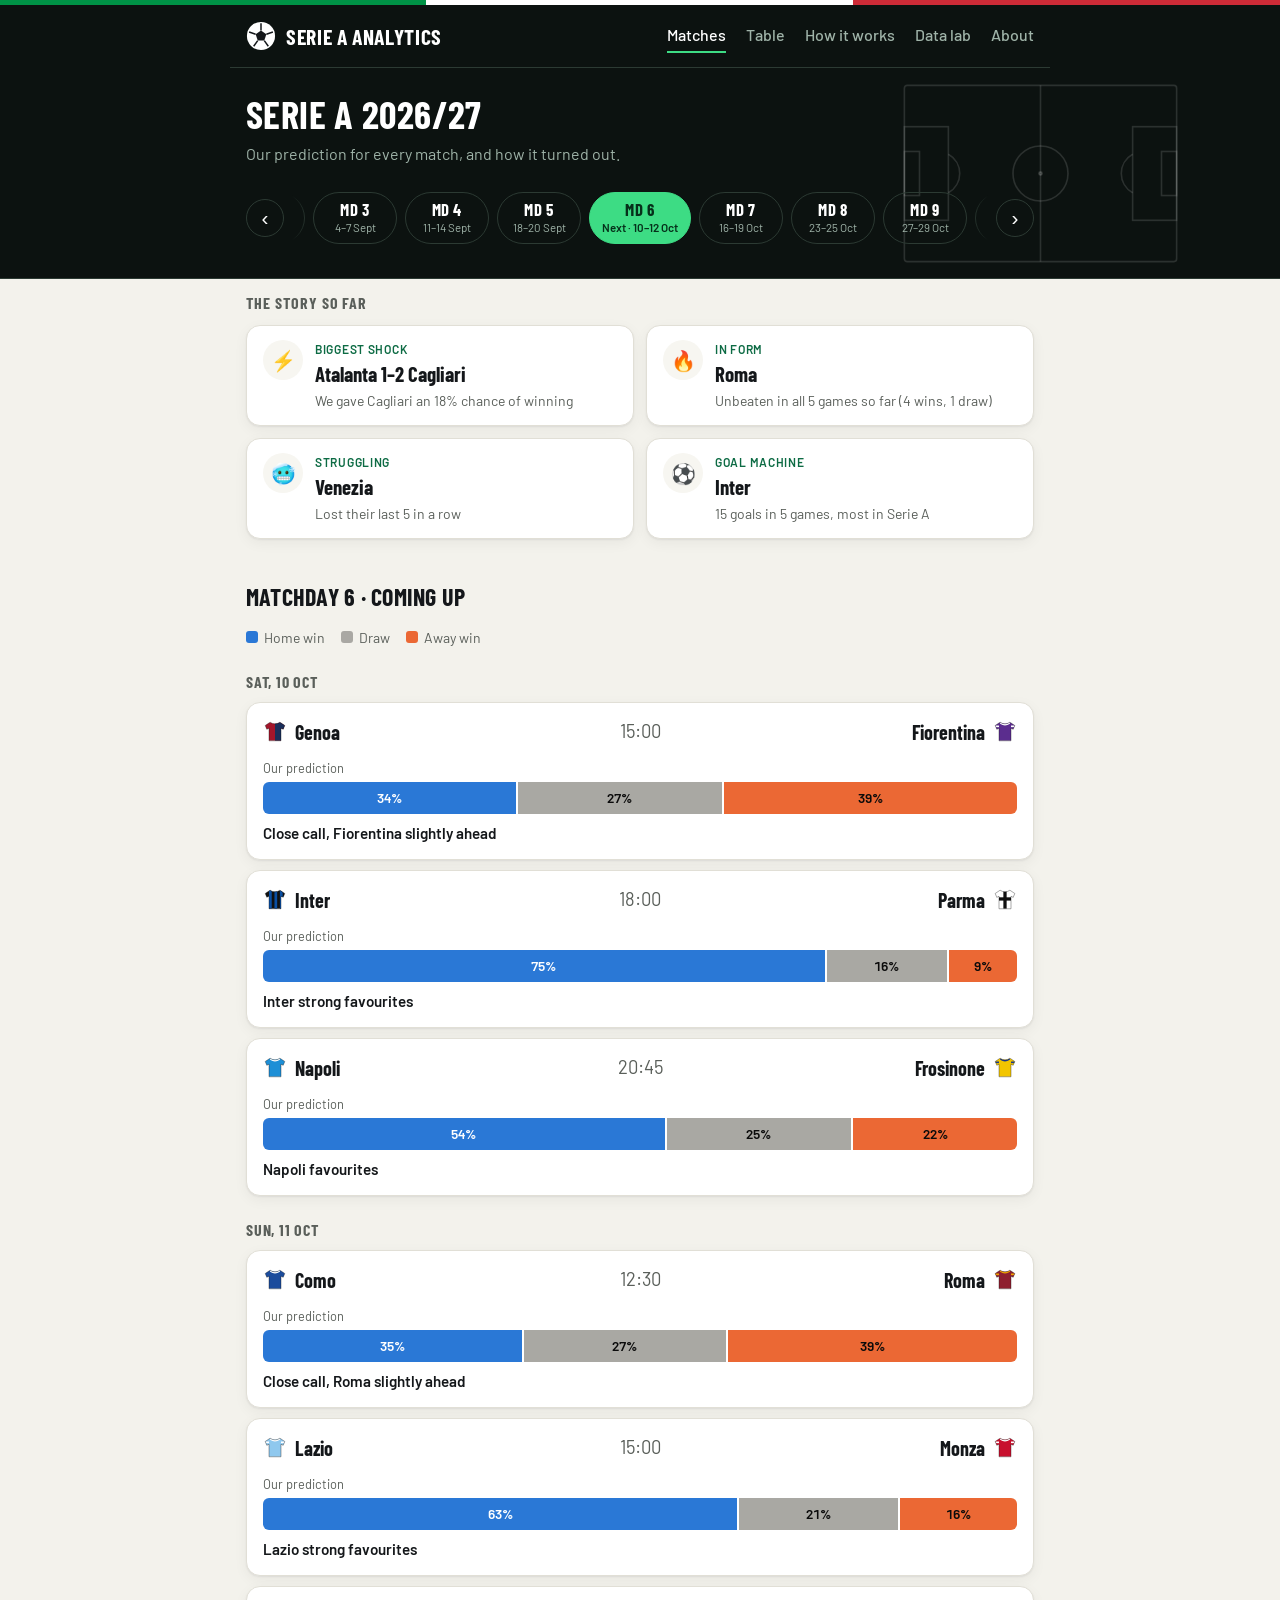
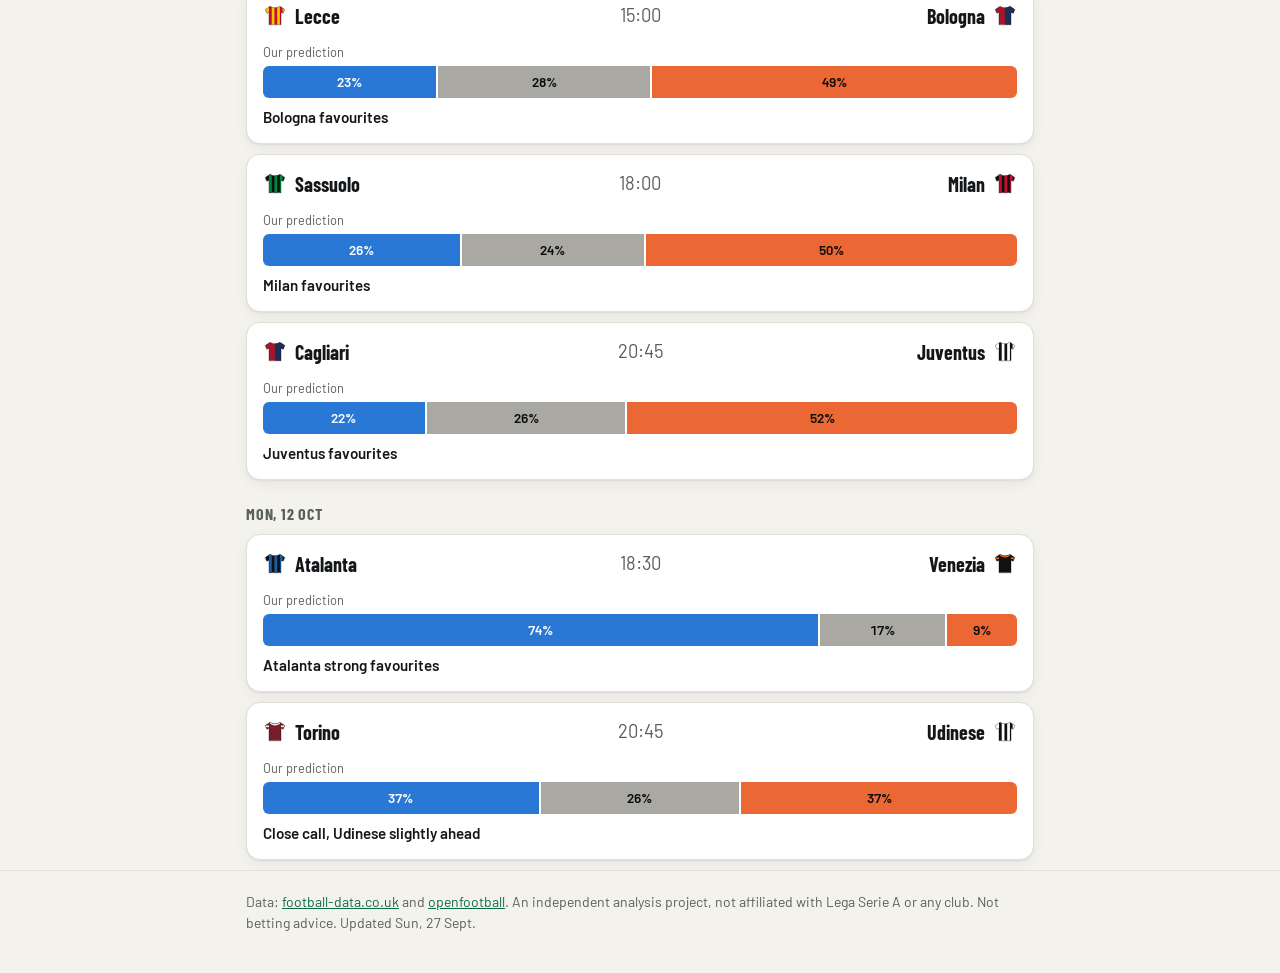
==== commit 3f6b3518: "New "floodlights" header and mini kit shirts for every team - Header and hero are now one near-black" ====
--- a/site/index.html
+++ b/site/index.html
@@ -6,7 +6,7 @@
     <meta name="viewport" content="width=device-width, initial-scale=1" />
     <title>Serie A Analytics</title>
     <meta name="description" content="Predictions for every Serie A match, and how they turned out." />
-    <meta name="theme-color" content="#0f4a32" />
+    <meta name="theme-color" content="#0c1210" />
     <!-- Fonts: Barlow (text) and Barlow Condensed (headings), a sporty, scoreboard-like family -->
     <link rel="preconnect" href="https://fonts.googleapis.com" />
     <link rel="preconnect" href="https://fonts.gstatic.com" crossorigin />
--- a/site/css/style.css
+++ b/site/css/style.css
@@ -14,11 +14,12 @@
   --text-muted: #5a5f5a;
   --accent: #0d6b44; /* links: pitch green */
 
-  --pitch: #0f4a32; /* header and hero */
-  --pitch-stripe: #125538; /* lighter mowing stripe */
+  --pitch: #0c1210; /* header and hero: near-black, like a floodlit night match */
   --on-pitch: #ffffff;
-  --on-pitch-muted: #cfe3d7;
-  --chalk: rgba(255, 255, 255, 0.16); /* faint pitch markings */
+  --on-pitch-muted: #9fb3a8;
+  --line: #2c3a33; /* hairlines on the dark header */
+  --neon: #3ddc84; /* bright pitch green for highlights on the dark header */
+  --on-neon: #06301a;
 
   --it-green: #009246;
   --it-red: #ce2b37;
@@ -38,6 +39,7 @@
   --zone-europe: #e08a00;
   --zone-releg: #c62828;
 
+  --kit-outline: rgba(0, 0, 0, 0.45); /* shirt outlines: dark on light pages */
   --radius: 14px;
   --shadow: 0 1px 2px rgba(20, 23, 26, 0.06), 0 4px 14px rgba(20, 23, 26, 0.05);
   --font: "Barlow", -apple-system, BlinkMacSystemFont, "Segoe UI", Roboto, sans-serif;
@@ -55,8 +57,6 @@
     --text: #f1f4f1;
     --text-muted: #b3beb7;
     --accent: #7fd3a8;
-    --pitch: #0a3323;
-    --pitch-stripe: #0c3a28;
     --home: #3987e5;
     --draw: #6b6a66;
     --away: #d95926;
@@ -65,6 +65,7 @@
     --good: #5fcf8c;
     --bad: #f08a80;
     --shadow: none;
+    --kit-outline: rgba(255, 255, 255, 0.6);
   }
 }
 :root[data-theme="dark"] {
@@ -76,8 +77,6 @@
   --text: #f1f4f1;
   --text-muted: #b3beb7;
   --accent: #7fd3a8;
-  --pitch: #0a3323;
-  --pitch-stripe: #0c3a28;
   --home: #3987e5;
   --draw: #6b6a66;
   --away: #d95926;
@@ -86,6 +85,7 @@
   --good: #5fcf8c;
   --bad: #f08a80;
   --shadow: none;
+  --kit-outline: rgba(255, 255, 255, 0.6);
 }
 
 /* ---------- Base ---------- */
@@ -118,7 +118,7 @@
 /* ---------- Header: green-white-red stripe, then a mown pitch ---------- */
 
 .site-header {
-  background: repeating-linear-gradient(90deg, var(--pitch) 0 64px, var(--pitch-stripe) 64px 128px);
+  background: var(--pitch);
   color: var(--on-pitch);
   border-top: 5px solid;
   border-image: linear-gradient(90deg, var(--it-green) 0 33.3%, #ffffff 33.3% 66.6%, var(--it-red) 66.6%) 1;
@@ -131,6 +131,7 @@
   gap: 8px 24px;
   padding-top: 14px;
   padding-bottom: 14px;
+  border-bottom: 1px solid var(--line);
 }
 .brand {
   display: inline-flex;
@@ -155,33 +156,28 @@
   border-bottom: 2px solid transparent;
 }
 .nav a:hover { color: var(--on-pitch); }
-.nav a[aria-current="page"] { color: var(--on-pitch); border-bottom-color: var(--on-pitch); }
+.nav a[aria-current="page"] { color: var(--on-pitch); border-bottom-color: var(--neon); }
 @media (max-width: 420px) {
   .nav { gap: 4px 14px; font-size: 0.95rem; } /* fit all five tabs on one line on phones */
 }
 
-/* ---------- Hero band: a slice of pitch with its markings ---------- */
+/* ---------- Hero: continues the dark header, with a whole pitch drawn faintly ---------- */
+/* The pitch is an SVG sized to 85% of the hero's height, so it is never cut off. */
 
 .hero {
   position: relative;
   overflow: hidden;
-  background: linear-gradient(180deg, var(--pitch-stripe), var(--pitch));
+  background:
+    url("data:image/svg+xml,%3Csvg xmlns='http://www.w3.org/2000/svg' viewBox='0 0 200 130' fill='none' stroke='white' stroke-opacity='0.13' stroke-width='1.2'%3E%3Crect x='1' y='1' width='198' height='128' rx='2'/%3E%3Cline x1='100' y1='1' x2='100' y2='129'/%3E%3Ccircle cx='100' cy='65' r='20'/%3E%3Ccircle cx='100' cy='65' r='1.2' fill='white' fill-opacity='0.13'/%3E%3Crect x='1' y='31' width='32' height='68'/%3E%3Crect x='1' y='49' width='11' height='32'/%3E%3Cpath d='M33 51 A16 16 0 0 1 33 79'/%3E%3Crect x='167' y='31' width='32' height='68'/%3E%3Crect x='188' y='49' width='11' height='32'/%3E%3Cpath d='M167 51 A16 16 0 0 0 167 79'/%3E%3C/svg%3E")
+      right max(16px, calc(50% - 400px)) center / auto 85% no-repeat,
+    var(--pitch);
   color: var(--on-pitch);
-  padding: 28px 0 32px;
-}
-/* halfway line and centre circle, drawn faintly behind the text */
-.hero::before,
-.hero::after { content: ""; position: absolute; pointer-events: none; }
-.hero::before { top: 0; bottom: 0; left: 50%; border-left: 2px solid var(--chalk); }
-.hero::after {
-  width: 220px; height: 220px; left: 50%; top: 50%;
-  transform: translate(-50%, -50%);
-  border: 2px solid var(--chalk);
-  border-radius: 50%;
+  padding: 26px 0 30px;
+  border-bottom: 1px solid var(--line);
 }
 .hero .container { position: relative; z-index: 1; }
 .hero p { color: var(--on-pitch-muted); margin: 0; max-width: 560px; }
-.hero a { color: var(--on-pitch); }
+.hero a { color: var(--neon); }
 
 main { padding: 32px 0 64px; } /* breathing room below the green band */
 
@@ -225,27 +221,27 @@
   flex-direction: column;
   align-items: center;
   min-width: 84px;
-  padding: 8px 10px;
-  border: 1px solid rgba(255, 255, 255, 0.18);
-  border-radius: 12px;
-  background: rgba(255, 255, 255, 0.07);
+  padding: 7px 12px;
+  border: 1px solid var(--line);
+  border-radius: 999px;
+  background: transparent;
   color: var(--on-pitch);
   font: inherit;
   cursor: pointer;
-  transition: background 0.15s, transform 0.15s;
-}
-.md-chip:hover { background: rgba(255, 255, 255, 0.16); }
-.md-chip .md-num { font-family: var(--font-display); font-size: 1.15rem; font-weight: 700; letter-spacing: 0.03em; line-height: 1.1; }
-.md-chip .md-dates { font-size: 0.75rem; color: var(--on-pitch-muted); white-space: nowrap; }
-.md-chip.is-next .md-dates { color: #ffe27a; font-weight: 600; }
-.md-chip[aria-pressed="true"] { background: var(--on-pitch); color: var(--pitch); border-color: var(--on-pitch); transform: translateY(-1px); }
-.md-chip[aria-pressed="true"] .md-dates { color: var(--pitch); }
+  transition: background 0.15s, border-color 0.15s;
+}
+.md-chip:hover { border-color: var(--on-pitch-muted); }
+.md-chip .md-num { font-family: var(--font-display); font-size: 1.05rem; font-weight: 700; letter-spacing: 0.03em; line-height: 1.1; }
+.md-chip .md-dates { font-size: 0.72rem; color: var(--on-pitch-muted); white-space: nowrap; }
+.md-chip.is-next .md-dates { color: var(--neon); font-weight: 600; }
+.md-chip[aria-pressed="true"] { background: var(--neon); border-color: var(--neon); color: var(--on-neon); }
+.md-chip[aria-pressed="true"] .md-dates { color: var(--on-neon); }
 .strip-arrow {
   flex: none;
   width: 38px;
   height: 38px;
   border-radius: 50%;
-  border: 1px solid rgba(255, 255, 255, 0.3);
+  border: 1px solid var(--line);
   background: transparent;
   color: var(--on-pitch);
   font-size: 1.3rem;
@@ -358,11 +354,8 @@
   .score { font-size: 1.35rem; min-width: 2.6em; padding: 0 6px; }
   .match-teams { gap: 8px; }
 }
-.kit {
-  width: 16px; height: 16px; flex: none;
-  border-radius: 50%;
-  box-shadow: 0 0 0 1px rgba(0, 0, 0, 0.25);
-}
+.kit { width: 24px; height: 23px; flex: none; } /* mini kit shirt (drawn in js/teams.js) */
+.kit-outline { stroke: var(--kit-outline); }
 .score {
   font-family: var(--font-display);
   font-variant-numeric: tabular-nums;
@@ -446,7 +439,7 @@
 tbody tr:last-child td { border-bottom: none; }
 th.team, td.team { text-align: left; width: 100%; }
 td.team { font-weight: 600; }
-td.team .kit { display: inline-block; vertical-align: -2px; margin-right: 8px; }
+td.team .kit { display: inline-block; vertical-align: -5px; margin-right: 8px; }
 td.pts { font-weight: 700; }
 tr.total td { border-top: 2px solid var(--border); font-weight: 600; }
 /* League table zones: a coloured bar on the left of the position */
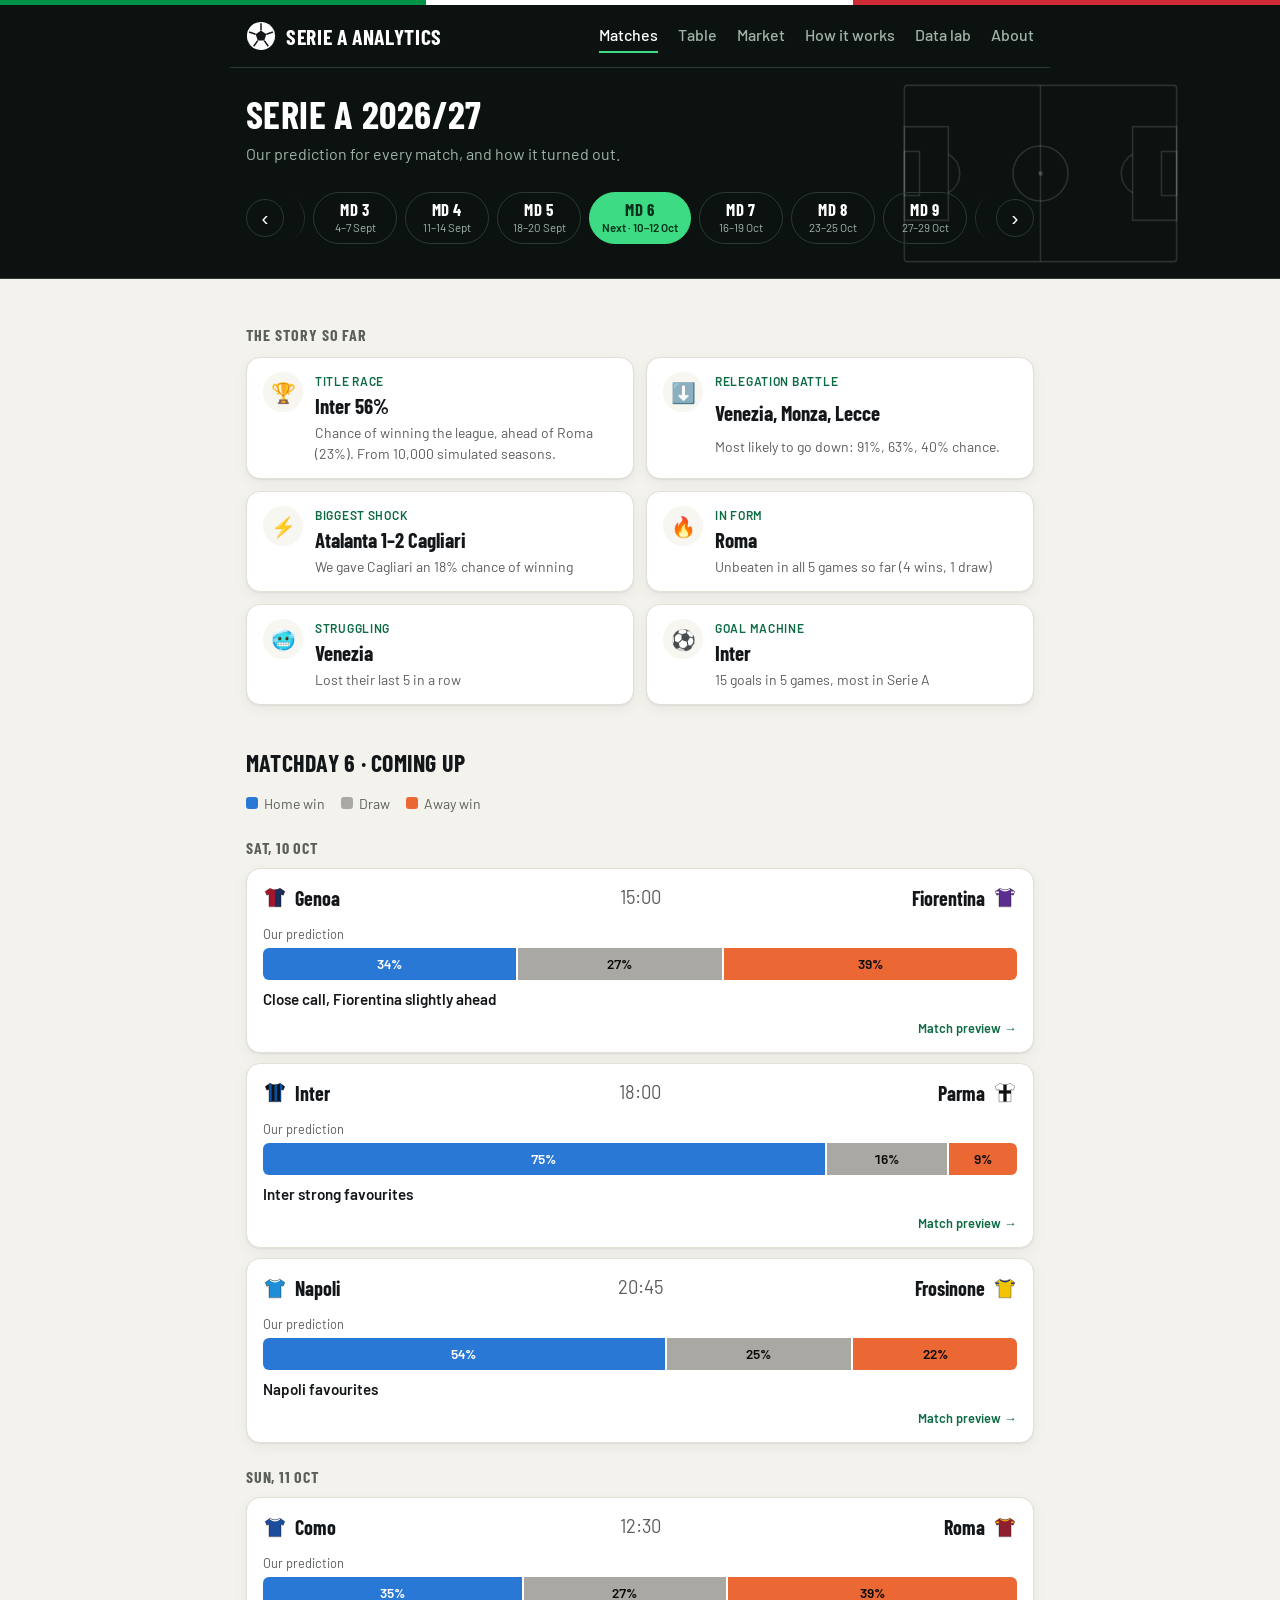
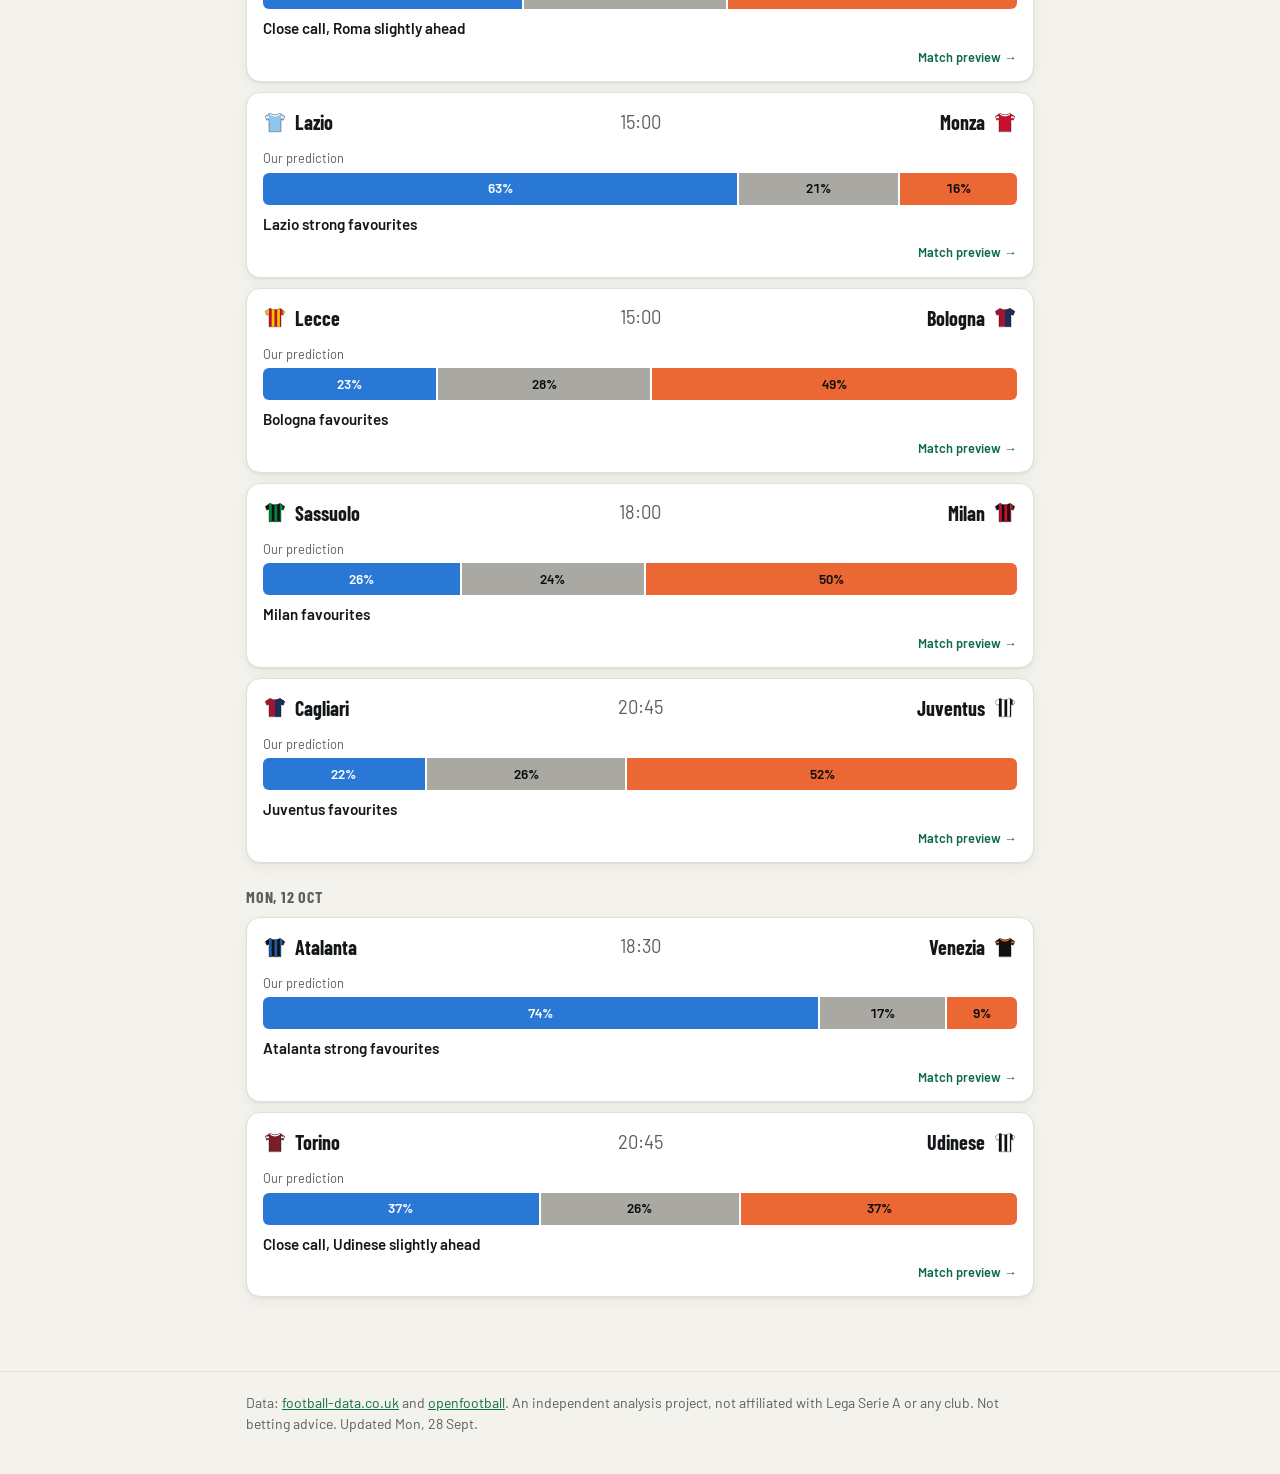
==== commit 21c45dda: "Add link previews and a browser-tab icon - Every page has Open Graph / Twitter tags (title, descript" ====
--- a/site/index.html
+++ b/site/index.html
@@ -6,6 +6,19 @@
     <meta name="viewport" content="width=device-width, initial-scale=1" />
     <title>Serie A Analytics</title>
     <meta name="description" content="Predictions for every Serie A match, and how they turned out." />
+    <!-- Browser-tab icon and link previews (WhatsApp, LinkedIn, iMessage, X...) -->
+    <link rel="icon" type="image/png" href="img/favicon.png" />
+    <link rel="apple-touch-icon" href="img/apple-touch-icon.png" />
+    <meta property="og:type" content="website" />
+    <meta property="og:site_name" content="Serie A Analytics" />
+    <meta property="og:title" content="Serie A Analytics: predictions for every Serie A match" />
+    <meta property="og:description" content="Predictions for every Serie A match, and how they turned out." />
+    <meta property="og:url" content="https://sofiaroveda.github.io/Serie_A_Analytics/" />
+    <meta property="og:image" content="https://sofiaroveda.github.io/Serie_A_Analytics/img/share.png" />
+    <meta property="og:image:width" content="1200" />
+    <meta property="og:image:height" content="630" />
+    <meta property="og:image:alt" content="Serie A Analytics: predictions for every Serie A match, tested against the betting market" />
+    <meta name="twitter:card" content="summary_large_image" />
     <meta name="theme-color" content="#0c1210" />
     <!-- Fonts: Barlow (text) and Barlow Condensed (headings), a sporty, scoreboard-like family -->
     <link rel="preconnect" href="https://fonts.googleapis.com" />
@@ -27,6 +40,7 @@
         <nav class="nav">
           <a href="./" aria-current="page">Matches</a>
           <a href="table.html">Table</a>
+          <a href="market.html">Market</a>
           <a href="model.html">How it works</a>
           <a href="lab.html">Data lab</a>
           <a href="about.html">About</a>
--- a/site/css/style.css
+++ b/site/css/style.css
@@ -13,6 +13,7 @@
   --text: #14171a;
   --text-muted: #5a5f5a;
   --accent: #0d6b44; /* links: pitch green */
+  --on-accent: #ffffff; /* text on an accent-coloured fill */
 
   --pitch: #0c1210; /* header and hero: near-black, like a floodlit night match */
   --on-pitch: #ffffff;
@@ -57,6 +58,7 @@
     --text: #f1f4f1;
     --text-muted: #b3beb7;
     --accent: #7fd3a8;
+    --on-accent: #0b0b0b;
     --home: #3987e5;
     --draw: #6b6a66;
     --away: #d95926;
@@ -179,7 +181,7 @@
 .hero p { color: var(--on-pitch-muted); margin: 0; max-width: 560px; }
 .hero a { color: var(--neon); }
 
-main { padding: 32px 0 64px; } /* breathing room below the green band */
+main.container { padding-top: 32px; padding-bottom: 64px; } /* breathing room below the header (.container only sets the sides) */
 
 .site-footer { border-top: 1px solid var(--border); padding: 20px 0 40px; }
 
@@ -499,3 +501,207 @@
 .leaderboard li::before { content: counter(rank); font-family: var(--font-display); color: var(--text-muted); width: 1.2em; }
 .leaderboard li span:first-child { flex: 1; }
 .num { font-variant-numeric: tabular-nums; }
+
+/* ---------- How it works: hit rates, worked examples ---------- */
+
+/* Hit rates as simple horizontal bars */
+.meters { display: grid; gap: 10px; background: var(--surface); border: 1px solid var(--border); border-radius: var(--radius); box-shadow: var(--shadow); padding: 16px; }
+.meter { display: grid; grid-template-columns: minmax(0, 12em) 1fr 3.5em; gap: 12px; align-items: center; font-size: 0.95rem; }
+.meter-track { height: 14px; background: var(--surface-2); border-radius: 7px; overflow: hidden; }
+.meter-fill { height: 100%; background: var(--text-muted); border-radius: 7px; }
+.meter.ours .meter-fill { background: var(--accent); }
+.meter.ours .meter-label, .meter.ours .meter-value { font-weight: 700; }
+.meter.baseline .meter-fill { background: var(--border); }
+.meter-value { text-align: right; font-variant-numeric: tabular-nums; }
+@media (max-width: 480px) {
+  .meter { grid-template-columns: 1fr 3.5em; gap: 4px 10px; }
+  .meter-label { grid-column: 1 / -1; font-size: 0.875rem; }
+}
+
+td.good-num { color: var(--good); font-weight: 600; }
+
+.leaderboard li .muted { font-weight: 400; }
+
+/* ---------- Table page: Now / Predicted tabs and the simulated table ---------- */
+
+.segmented {
+  display: inline-flex;
+  gap: 4px;
+  padding: 4px;
+  margin-bottom: 14px;
+  background: var(--surface);
+  border: 1px solid var(--border);
+  border-radius: 999px;
+  box-shadow: var(--shadow);
+}
+.segmented button {
+  font: inherit;
+  font-weight: 600;
+  padding: 8px 16px;
+  border: none;
+  border-radius: 999px;
+  background: transparent;
+  color: var(--text-muted);
+  cursor: pointer;
+}
+.segmented button[aria-selected="true"] { background: var(--neon); color: var(--on-neon); }
+
+/* Probability cells: the darker the shade, the likelier (green = good news, red = relegation) */
+td.chance { font-variant-numeric: tabular-nums; }
+td.chance.good { background: color-mix(in srgb, var(--accent) var(--strength), transparent); }
+td.chance.bad { background: color-mix(in srgb, var(--zone-releg) var(--strength), transparent); }
+td.chance.strong { color: var(--on-accent); font-weight: 700; }
+td.chance.bad.strong { color: #ffffff; }
+.sim-table th, .sim-table td { white-space: nowrap; }
+
+/* ---------- Market and team pages ---------- */
+
+/* Six menu items: on phones the menu scrolls sideways instead of wrapping */
+@media (max-width: 520px) {
+  .nav { flex-wrap: nowrap; overflow-x: auto; scrollbar-width: none; max-width: 100%; }
+  .nav::-webkit-scrollbar { display: none; }
+}
+
+a.team-link { display: inline-flex; align-items: center; gap: 8px; color: inherit; text-decoration: none; font-weight: 600; }
+a.team-link:hover { text-decoration: underline; }
+td.team a.team-link .kit { margin-right: 0; }
+
+/* Price changes: green = good news for the team, red = bad news (a rising relegation chance is bad) */
+.change { display: inline-block; font-size: 0.8rem; font-weight: 700; font-variant-numeric: tabular-nums; padding: 1px 7px; border-radius: 999px; white-space: nowrap; vertical-align: middle; }
+.change.up { color: var(--good); background: color-mix(in srgb, var(--good) 14%, transparent); }
+.change.down { color: var(--bad); background: color-mix(in srgb, var(--bad) 14%, transparent); }
+.change.flat { color: var(--text-muted); }
+
+.board td.trend { width: 96px; }
+.sparkline { width: 84px; height: 26px; display: block; }
+@media (max-width: 480px) {
+  .board .trend-head, .board td.trend { display: none; }
+}
+a.point.mover { text-decoration: none; color: inherit; }
+a.point.mover:hover { border-color: var(--accent); }
+.movers:empty { display: none; }
+
+/* Team page */
+.team-title { display: flex; align-items: center; gap: 14px; }
+.team-title .kit { width: 52px; height: 50px; }
+.hero .kit-outline { stroke: rgba(255, 255, 255, 0.7); } /* keep dark shirts visible on the dark header */
+.ticker .stat-value { display: flex; align-items: center; gap: 8px; flex-wrap: wrap; }
+.chart-card { background: var(--surface); border: 1px solid var(--border); border-radius: var(--radius); box-shadow: var(--shadow); padding: 12px 8px 4px; }
+.price-chart { width: 100%; height: auto; display: block; }
+.price-chart .grid { stroke: var(--border); stroke-width: 1; }
+.price-chart .axis-label { fill: var(--text-muted); font-size: 12px; font-family: var(--font); }
+.price-chart .hit { cursor: pointer; }
+.moves { list-style: none; padding: 0; margin: 0; display: grid; gap: 8px; }
+.moves li { background: var(--surface); border: 1px solid var(--border); border-radius: 10px; padding: 10px 12px; }
+.form-row { display: flex; gap: 8px; }
+.form-chip {
+  display: inline-grid; place-items: center; width: 38px; height: 38px; border-radius: 10px;
+  font-family: var(--font-display); font-weight: 700; font-size: 1.2rem; color: #ffffff;
+}
+.form-chip.small { width: 26px; height: 26px; font-size: 0.9rem; border-radius: 7px; margin-right: 8px; }
+.form-chip.W { background: #1f9d55; }
+.form-chip.D { background: #8a8d8f; }
+.form-chip.L { background: #c62828; }
+.results { list-style: none; padding: 0; margin: 0; display: grid; gap: 6px; }
+.results li { display: flex; align-items: center; flex-wrap: wrap; gap: 4px 8px; background: var(--surface); border: 1px solid var(--border); border-radius: 10px; padding: 8px 12px; }
+.match.compact { padding: 10px 14px; }
+.compact-head { display: flex; justify-content: space-between; align-items: center; flex-wrap: wrap; gap: 4px 12px; margin-bottom: 8px; }
+.compact-vs { font-weight: 600; display: inline-flex; align-items: center; gap: 6px; }
+.team-grid { display: grid; grid-template-columns: repeat(auto-fill, minmax(160px, 1fr)); gap: 8px; }
+.team-grid a.team-link { background: var(--surface); border: 1px solid var(--border); border-radius: 10px; padding: 10px 12px; }
+
+/* ---------- What if? simulator ---------- */
+
+.whatif { display: grid; grid-template-columns: minmax(0, 1fr) minmax(0, 1fr); gap: 16px; align-items: start; }
+.whatif-side { position: sticky; top: 12px; } /* results stay in view while you pick */
+@media (max-width: 760px) {
+  .whatif { grid-template-columns: 1fr; }
+  .whatif-side { position: static; }
+}
+.whatif-md { background: var(--surface); border: 1px solid var(--border); border-radius: var(--radius); box-shadow: var(--shadow); padding: 10px 12px; margin-bottom: 10px; }
+.whatif-md summary { cursor: pointer; font-family: var(--font-display); font-weight: 700; text-transform: uppercase; letter-spacing: 0.04em; }
+.whatif-md[open] summary { margin-bottom: 8px; }
+.pick { display: grid; grid-template-columns: 1fr auto 1fr; gap: 6px; padding: 6px 0; border-top: 1px solid var(--border); }
+.pick button {
+  font: inherit; cursor: pointer; min-height: 44px;
+  display: flex; flex-direction: column; align-items: center; justify-content: center; gap: 1px;
+  padding: 4px 8px; border: 1px solid var(--border); border-radius: 10px; background: var(--surface-2); color: var(--text);
+}
+.pick button:hover { border-color: var(--text-muted); }
+.pick button[aria-pressed="true"] { background: var(--neon); border-color: var(--neon); color: var(--on-neon); }
+.pick-name { display: inline-flex; align-items: center; gap: 5px; font-weight: 600; font-size: 0.9rem; max-width: 100%; overflow: hidden; text-overflow: ellipsis; white-space: nowrap; }
+.pick-name .kit { width: 18px; height: 17px; }
+.pick-chance { font-size: 0.75rem; color: var(--text-muted); font-variant-numeric: tabular-nums; }
+.pick button[aria-pressed="true"] .pick-chance { color: var(--on-neon); }
+.pick .pick-D { min-width: 64px; }
+.whatif-bar { display: flex; justify-content: space-between; align-items: center; min-height: 32px; margin-bottom: 6px; }
+button.reset { font: inherit; font-weight: 600; font-size: 0.875rem; color: var(--accent); background: none; border: 1px solid var(--border); border-radius: 999px; padding: 4px 12px; cursor: pointer; }
+td.whatif-cell { font-variant-numeric: tabular-nums; white-space: nowrap; line-height: 1.25; }
+td.whatif-cell .change { display: block; width: fit-content; margin: 2px 0 0 auto; } /* badge under the number, so columns stay narrow */
+#whatif-results th, #whatif-results td { padding-left: 6px; padding-right: 6px; }
+
+/* Phones: headline changes pinned to the bottom of the screen while picking */
+.whatif-summary {
+  display: none;
+  position: sticky; bottom: 10px; z-index: 5;
+  width: 100%; margin-top: 12px;
+  font: inherit; font-size: 0.85rem; text-align: left; cursor: pointer;
+  flex-wrap: wrap; align-items: center; gap: 4px 10px;
+  padding: 10px 14px; border: 1px solid var(--line); border-radius: 14px;
+  background: var(--pitch); color: var(--on-pitch);
+  box-shadow: 0 6px 20px rgba(0, 0, 0, 0.25);
+}
+@media (max-width: 760px) {
+  .whatif-summary:not([hidden]) { display: flex; }
+}
+.summary-label { font-family: var(--font-display); font-weight: 700; text-transform: uppercase; color: var(--neon); letter-spacing: 0.04em; }
+.summary-item { font-weight: 600; white-space: nowrap; }
+.summary-more { margin-left: auto; color: var(--on-pitch-muted); font-size: 0.8rem; }
+
+th .th-sub { display: block; font-size: 0.68rem; font-weight: 500; text-transform: none; letter-spacing: 0; white-space: nowrap; }
+
+/* ---------- Match page ---------- */
+
+.match-title { display: flex; flex-wrap: wrap; align-items: center; gap: 10px 16px; }
+.hero-team { display: inline-flex; align-items: center; gap: 10px; }
+.hero-team .kit { width: 40px; height: 38px; }
+.hero-score { background: rgba(255, 255, 255, 0.1); border-radius: 10px; padding: 0 14px; font-variant-numeric: tabular-nums; }
+.match-section h2 { margin-top: 28px; }
+.match-section:first-child h2 { margin-top: 0; }
+p.report { font-size: 1.1rem; line-height: 1.6; background: var(--surface); border: 1px solid var(--border); border-left: 4px solid var(--neon); border-radius: 0; padding: 14px 16px; margin: 0; }
+.scorers { display: grid; grid-template-columns: 1fr 1fr; gap: 12px; }
+.scorers-col { background: var(--surface); border: 1px solid var(--border); border-radius: var(--radius); padding: 12px 14px; }
+.scorers-col.away { text-align: right; }
+.scorers-team { font-family: var(--font-display); font-weight: 700; text-transform: uppercase; margin-bottom: 6px; }
+.scorer { font-size: 0.95rem; }
+/* Two-sided stat bars: home share on the left, away on the right */
+.stat-compare { background: var(--surface); border: 1px solid var(--border); border-radius: var(--radius); box-shadow: var(--shadow); padding: 8px 16px; }
+.stat-row { display: grid; grid-template-columns: 3em 1fr 3em; align-items: center; gap: 12px; padding: 8px 0; border-top: 1px solid var(--border); font-variant-numeric: tabular-nums; }
+.stat-row:first-child { border-top: none; }
+.stat-row strong:last-child { text-align: right; }
+.stat-row.head { grid-template-columns: 1fr 1fr 1fr; font-weight: 700; font-size: 0.85rem; color: var(--text-muted); }
+.stat-row.head span:last-child { text-align: right; }
+.stat-label { display: grid; gap: 4px; text-align: center; font-size: 0.85rem; color: var(--text-muted); }
+.stat-bar { display: flex; gap: 2px; height: 8px; }
+.stat-bar .home { background: var(--home); border-radius: 4px 0 0 4px; }
+.stat-bar .away { background: var(--away); border-radius: 0 4px 4px 0; }
+.top-scores { display: flex; flex-wrap: wrap; gap: 8px; }
+.score-chip { display: flex; flex-direction: column; align-items: center; min-width: 64px; padding: 8px 10px; background: var(--surface); border: 1px solid var(--border); border-radius: 12px; }
+.score-chip strong { font-family: var(--font-display); font-size: 1.3rem; }
+.score-chip span { font-size: 0.8rem; color: var(--text-muted); }
+.form-compare { display: grid; gap: 8px; }
+.form-team { display: flex; justify-content: space-between; align-items: center; background: var(--surface); border: 1px solid var(--border); border-radius: 10px; padding: 8px 12px; }
+.back-link { display: inline-block; margin-top: 28px; font-weight: 600; }
+/* Match cards on other pages link here */
+a.match-link { display: block; color: inherit; text-decoration: none; }
+a.match-link:hover .match { border-color: var(--accent); }
+.match-more { display: block; margin-top: 8px; font-size: 0.8rem; font-weight: 600; color: var(--accent); text-align: right; }
+
+/* Stat predictions table on match pages */
+.stat-predictions td, .stat-predictions th { white-space: nowrap; }
+.stat-predictions td.call.good { color: var(--good); font-weight: 600; }
+.stat-predictions td.call.bad { color: var(--bad); font-weight: 600; }
+@media (max-width: 480px) {
+  .stat-predictions td, .stat-predictions th { white-space: normal; } /* wrap so the table fits a phone */
+  .stat-predictions td:first-child { min-width: 5.5em; }
+}
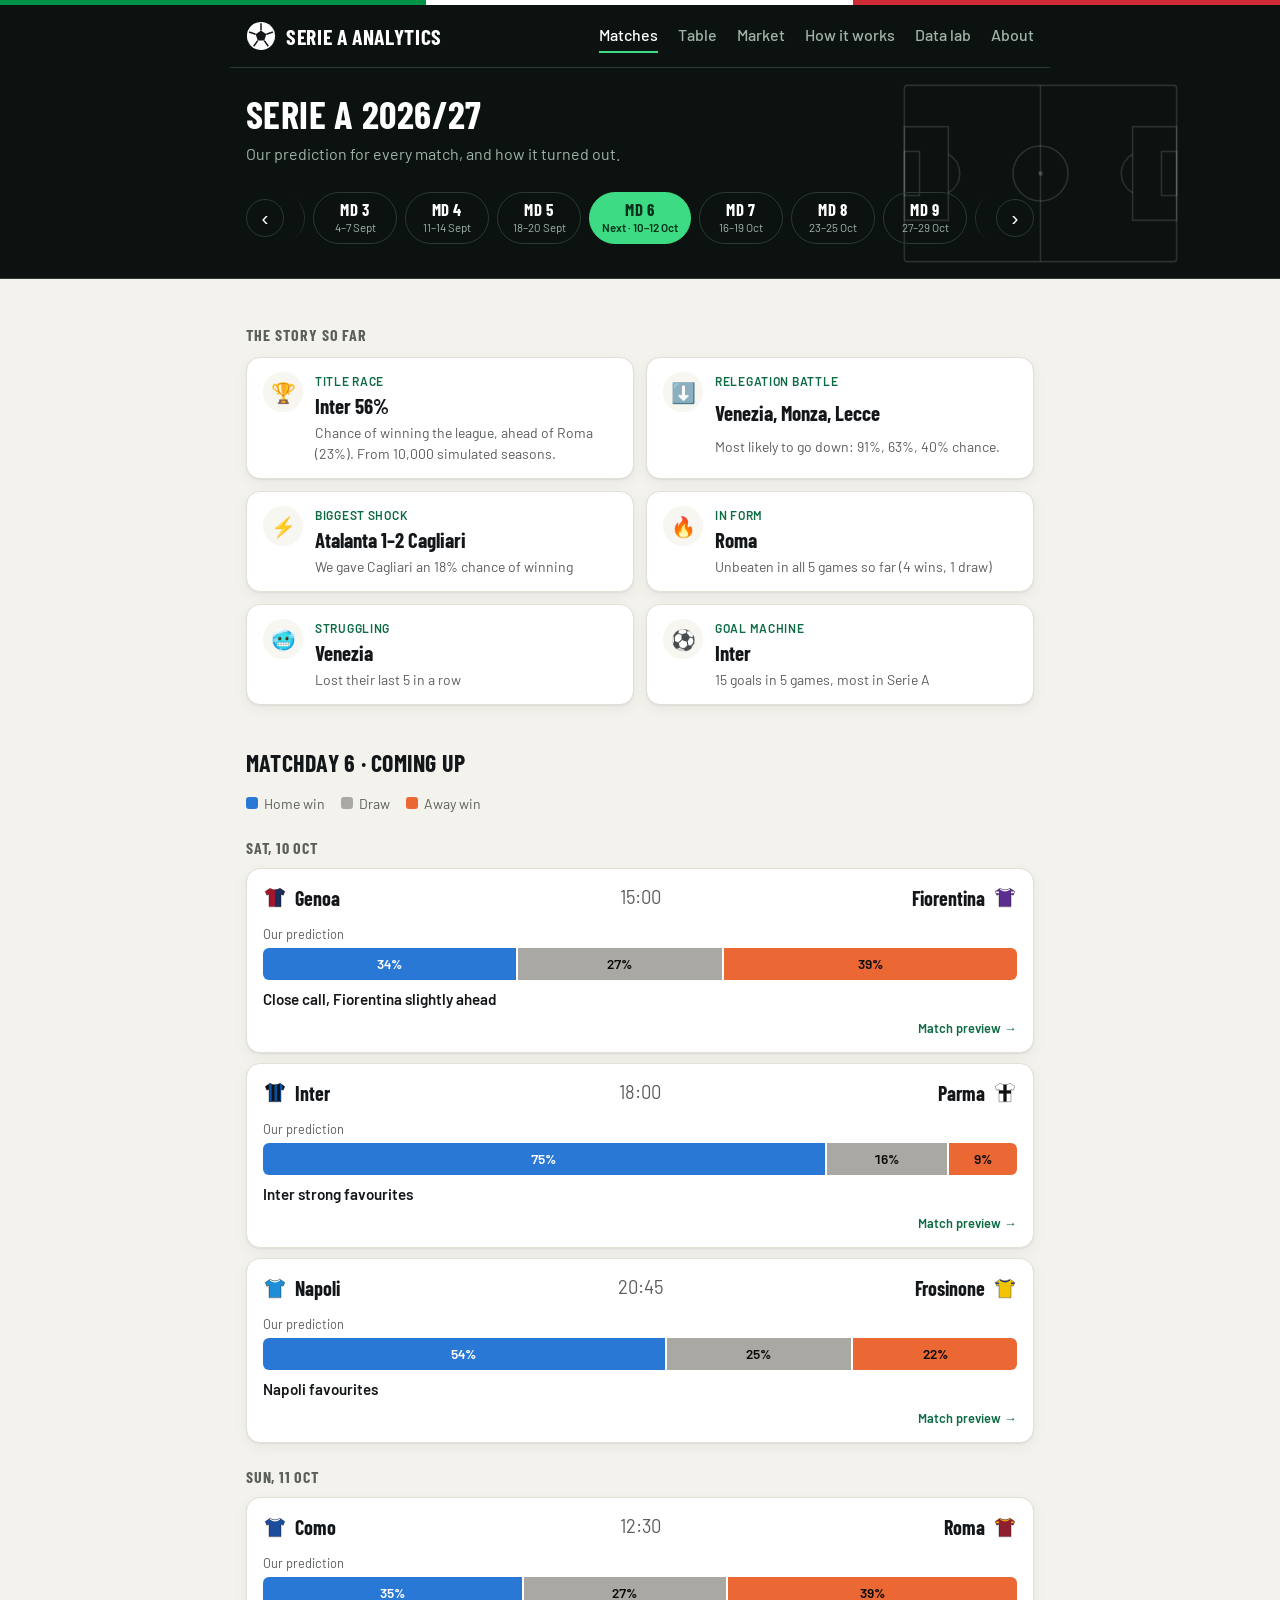
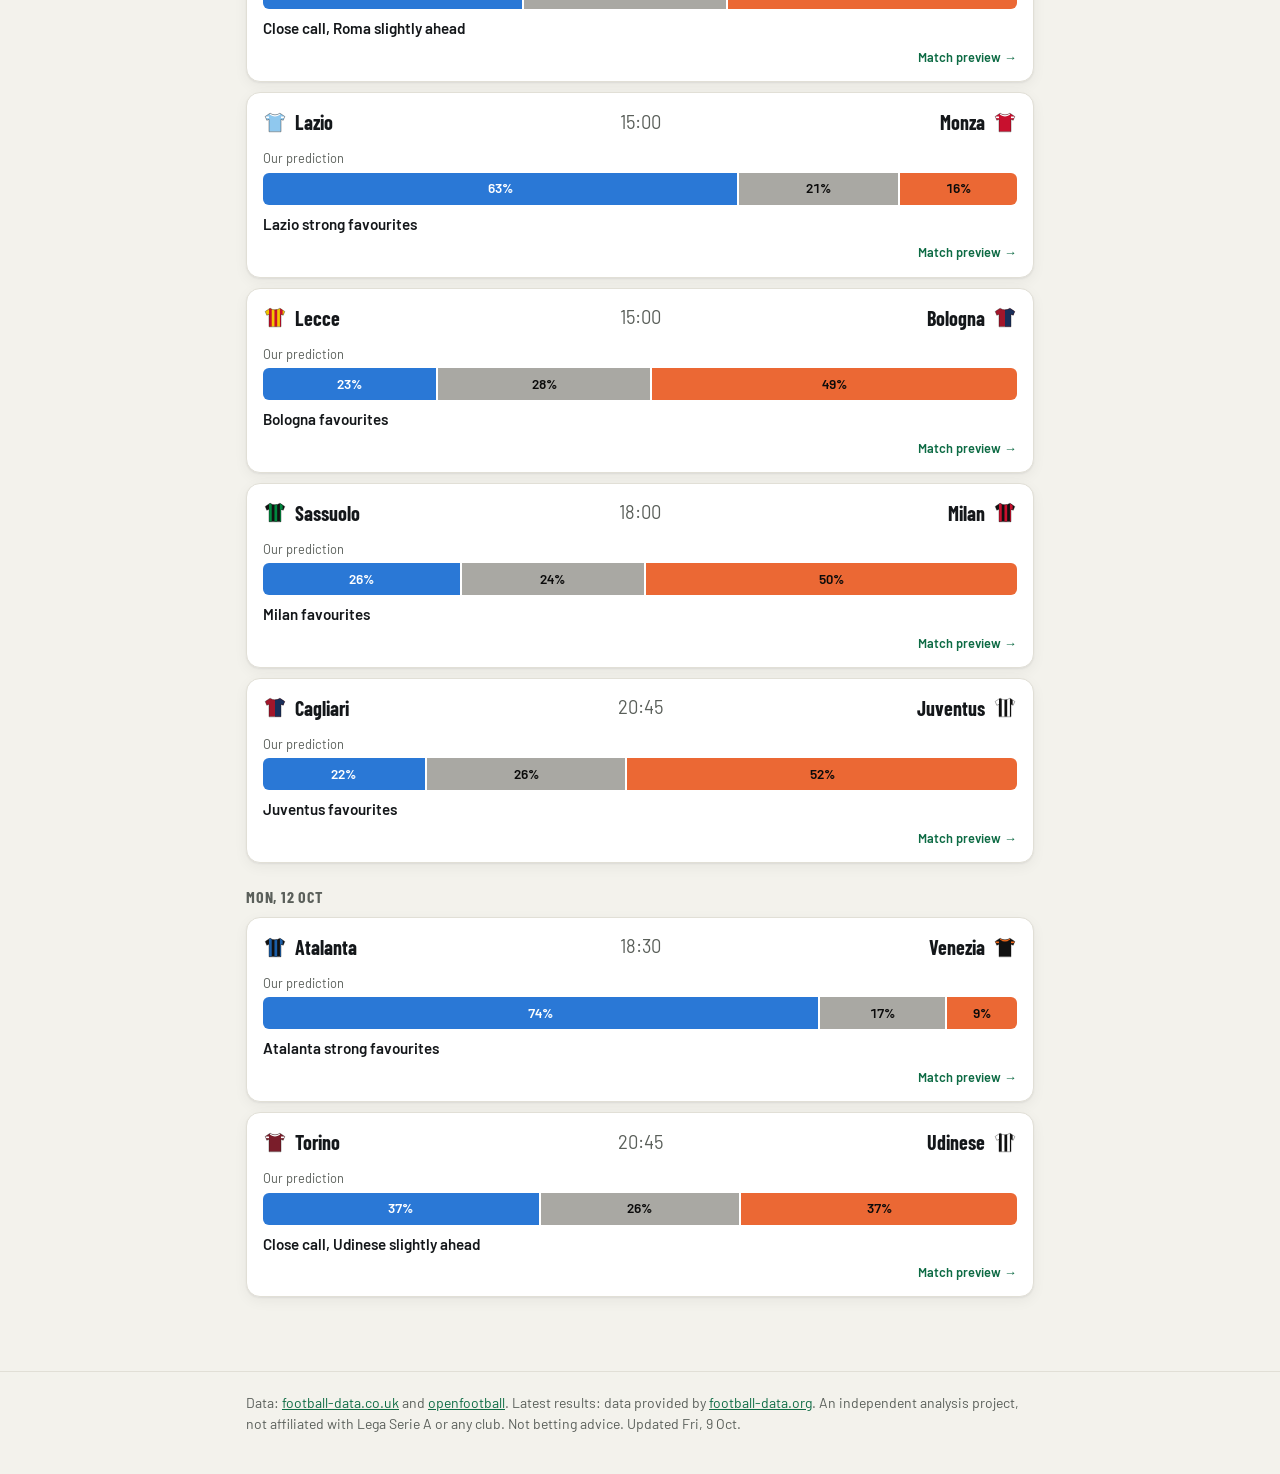
==== commit 8694e4d8: "Add match-by-match results from football-data.org, updated every 2 hours - pipeline/live_results.py:" ====
--- a/site/index.html
+++ b/site/index.html
@@ -70,6 +70,7 @@
       <div class="container small muted">
         Data: <a href="https://www.football-data.co.uk/">football-data.co.uk</a> and
         <a href="https://github.com/openfootball/football.json">openfootball</a>.
+        Latest results: data provided by <a href="https://www.football-data.org/">football-data.org</a>.
         An independent analysis project, not affiliated with Lega Serie A or any club. Not betting advice.
         <span id="updated"></span>
       </div>
